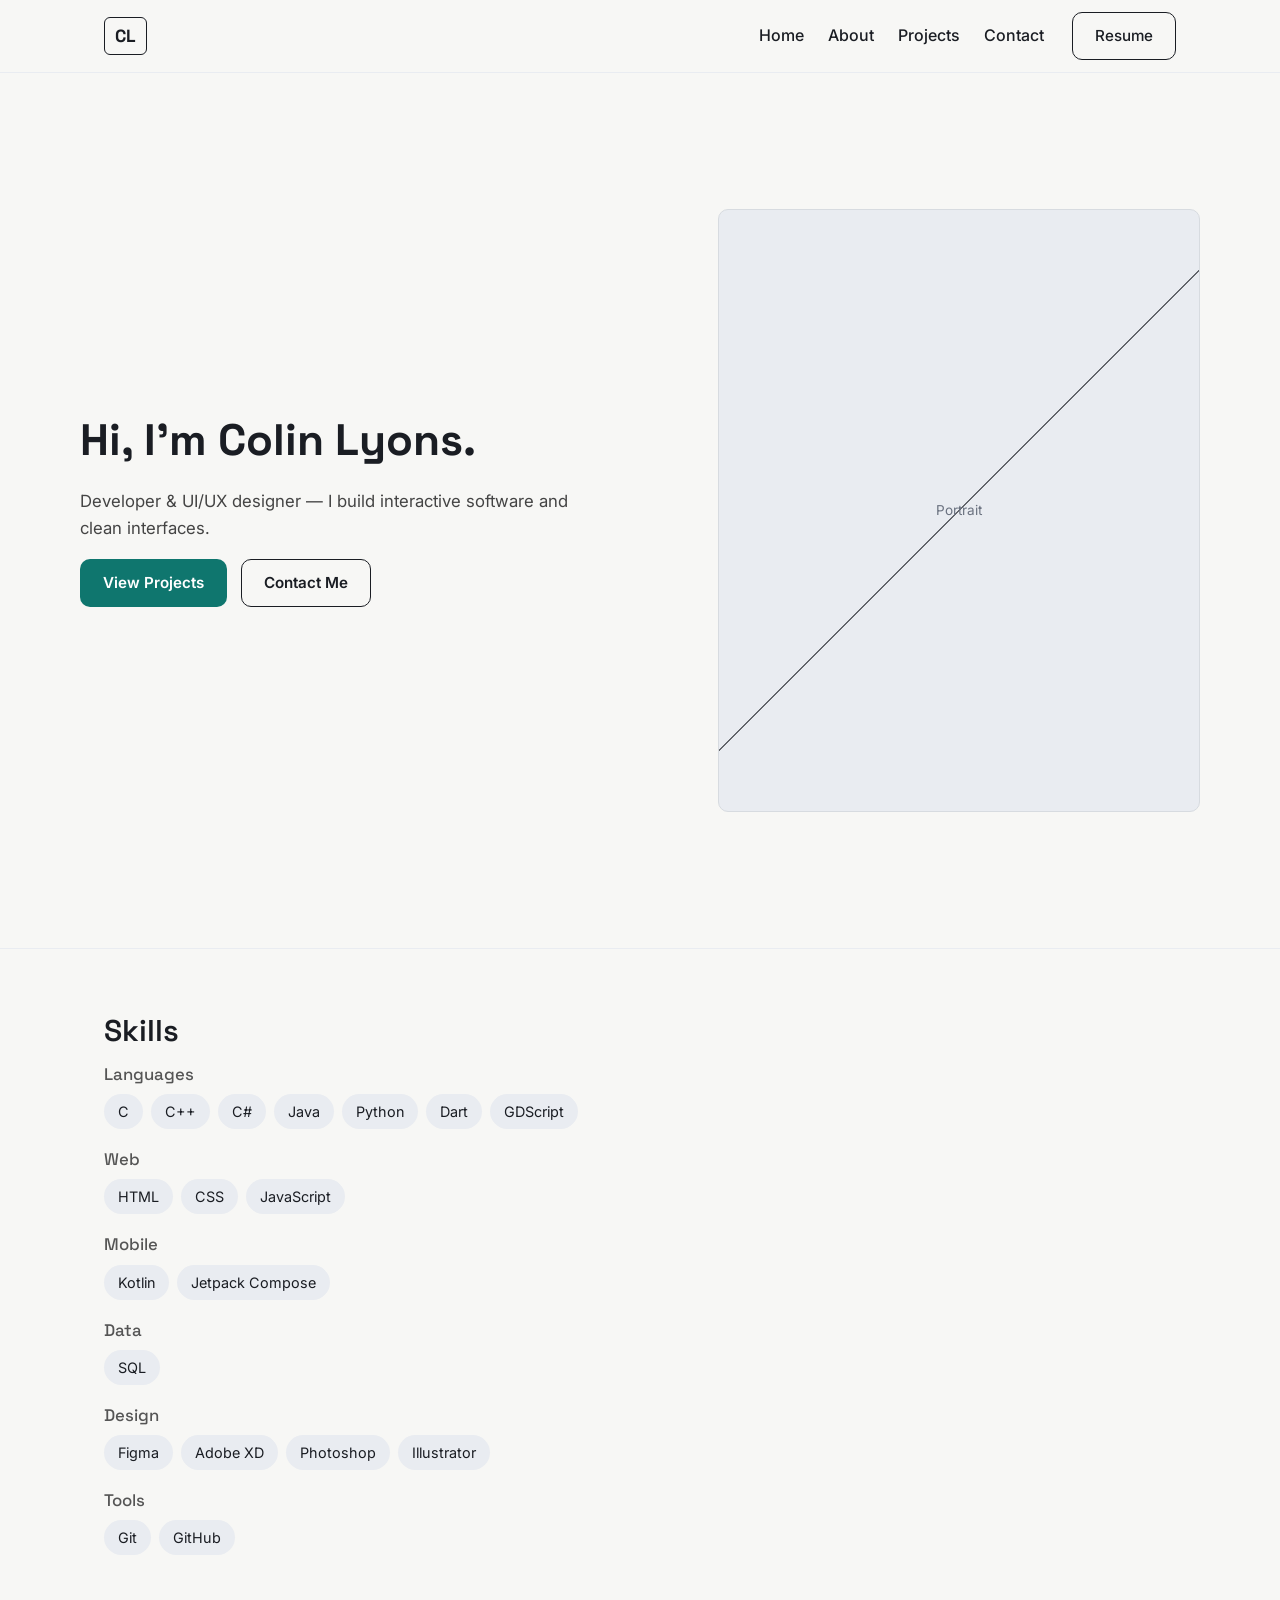
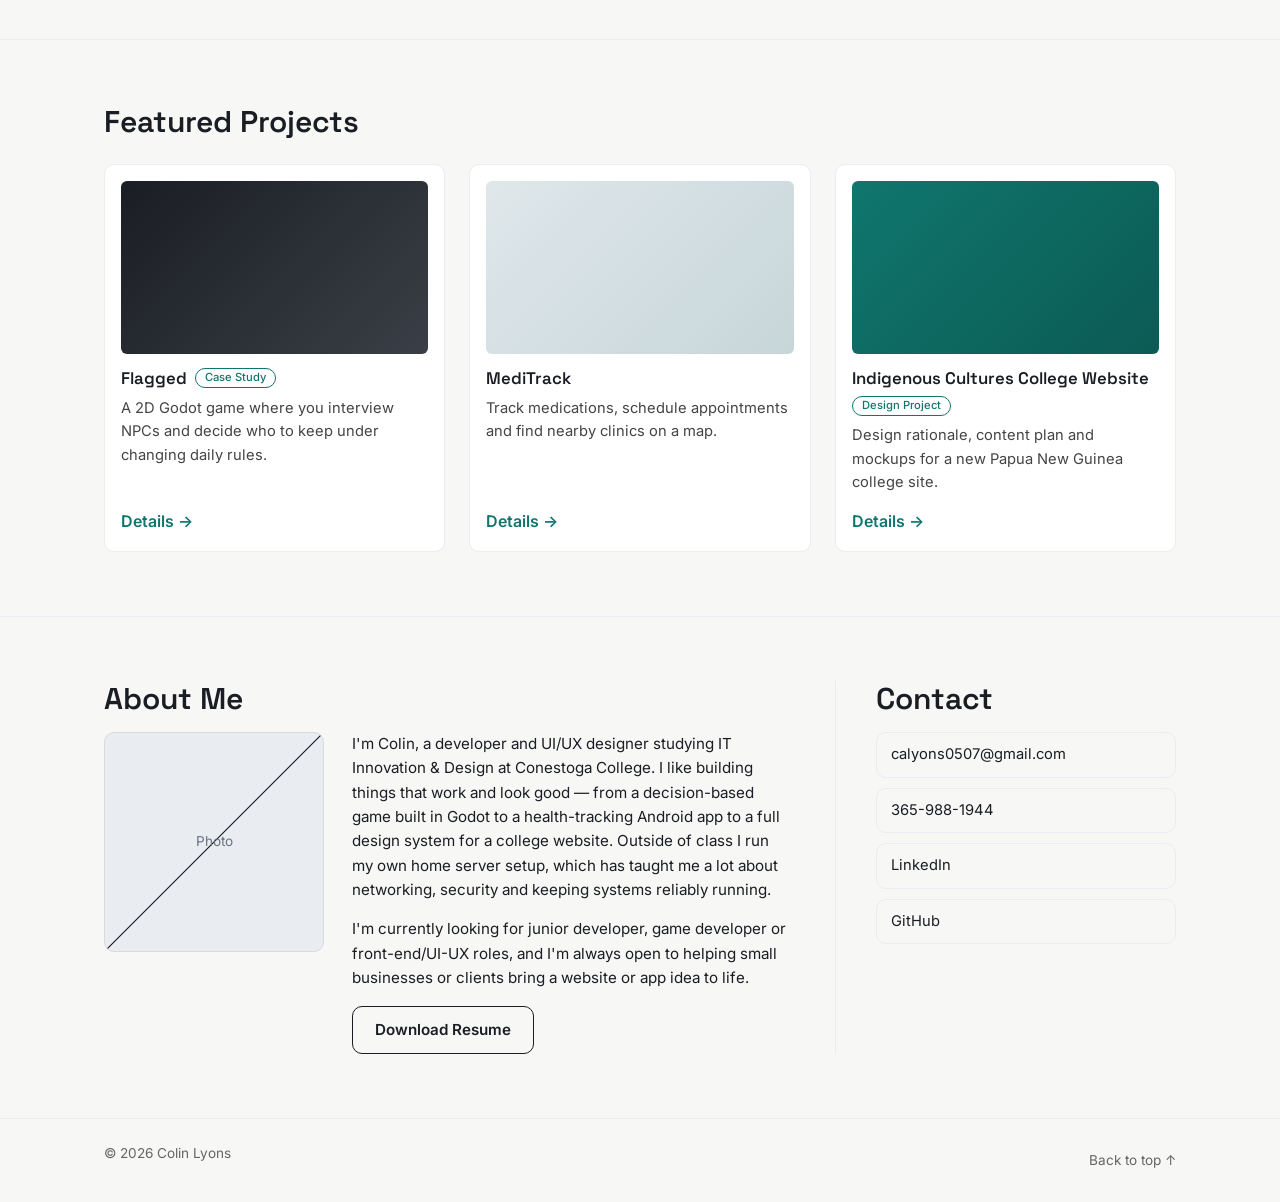
==== index.html @ d3efdbf5 "Add files via upload" ====
<!DOCTYPE html>
<html lang="en">
<head>
  <meta charset="UTF-8">
  <meta name="viewport" content="width=device-width, initial-scale=1.0">

  <!-- SEO -->
  <title>Colin Lyons | Developer &amp; UI/UX Designer</title>
  <meta name="description" content="Colin Lyons is a developer and UI/UX designer who builds interactive software and clean interfaces. Portfolio featuring Flagged, MediTrack and the Indigenous Cultures College Website.">
  <meta name="keywords" content="Colin Lyons, developer portfolio, UI/UX designer, front-end developer, game developer, Godot, Kotlin">
  <meta name="author" content="Colin Lyons">
  <link rel="canonical" href="https://qcarter22.github.io/">

  <!-- Open Graph / social preview -->
  <meta property="og:type" content="website">
  <meta property="og:title" content="Colin Lyons | Developer & UI/UX Designer">
  <meta property="og:description" content="Developer & UI/UX designer — I build interactive software and clean interfaces.">
  <meta property="og:url" content="https://qcarter22.github.io/">
  <meta property="og:image" content="assets/og-image.jpg">

  <link rel="icon" href="data:,">
  <link rel="preconnect" href="https://fonts.googleapis.com">
  <link rel="preconnect" href="https://fonts.gstatic.com" crossorigin>
  <link href="https://fonts.googleapis.com/css2?family=Space+Grotesk:wght@500;600;700&family=Inter:wght@400;500;600&display=swap" rel="stylesheet">

  <link rel="stylesheet" href="styles.css">
</head>
<body>

  <a class="skip-link" href="#main">Skip to content</a>

  <header class="site-header">
    <div class="wrap header-inner">
      <a href="#top" class="logo" aria-label="Colin Lyons, back to top">CL</a>

      <button class="nav-toggle" id="navToggle" aria-expanded="false" aria-controls="primaryNav" aria-label="Toggle navigation menu">
        <span></span><span></span><span></span>
      </button>

      <nav class="primary-nav" id="primaryNav">
        <ul>
          <li><a href="#top">Home</a></li>
          <li><a href="#about">About</a></li>
          <li><a href="#projects">Projects</a></li>
          <li><a href="#contact">Contact</a></li>
        </ul>
        <a class="btn btn-outline nav-resume" href="assets/Colin-Lyons-Resume.pdf" download>Resume</a>
      </nav>
    </div>
  </header>

  <main id="main">

    <!-- Hero -->
    <section class="hero" id="top">
      <div class="wrap hero-inner">
        <div class="hero-copy">
          <h1>Hi, I'm Colin Lyons.</h1>
          <p class="hero-sub">Developer &amp; UI/UX designer &mdash; I build interactive software and clean interfaces.</p>
          <div class="hero-actions">
            <a href="#projects" class="btn btn-primary">View Projects</a>
            <a href="#contact" class="btn btn-outline">Contact Me</a>
          </div>
        </div>
        <div class="hero-media">
          <!-- Replace this placeholder with an <img src="assets/portrait.jpg" alt="Colin Lyons"> -->
          <div class="photo-placeholder" role="img" aria-label="Portrait photo placeholder">
            <span>Portrait</span>
          </div>
        </div>
      </div>
    </section>

    <!-- Skills -->
    <section class="skills" id="skills" aria-labelledby="skills-heading">
      <div class="wrap">
        <h2 id="skills-heading">Skills</h2>

        <div class="skill-group">
          <h3>Languages</h3>
          <ul class="chip-list">
            <li class="chip">C</li>
            <li class="chip">C++</li>
            <li class="chip">C#</li>
            <li class="chip">Java</li>
            <li class="chip">Python</li>
            <li class="chip">Dart</li>
            <li class="chip">GDScript</li>
          </ul>
        </div>

        <div class="skill-group">
          <h3>Web</h3>
          <ul class="chip-list">
            <li class="chip">HTML</li>
            <li class="chip">CSS</li>
            <li class="chip">JavaScript</li>
          </ul>
        </div>

        <div class="skill-group">
          <h3>Mobile</h3>
          <ul class="chip-list">
            <li class="chip">Kotlin</li>
            <li class="chip">Jetpack Compose</li>
          </ul>
        </div>

        <div class="skill-group">
          <h3>Data</h3>
          <ul class="chip-list">
            <li class="chip">SQL</li>
          </ul>
        </div>

        <div class="skill-group">
          <h3>Design</h3>
          <ul class="chip-list">
            <li class="chip">Figma</li>
            <li class="chip">Adobe XD</li>
            <li class="chip">Photoshop</li>
            <li class="chip">Illustrator</li>
          </ul>
        </div>

        <div class="skill-group">
          <h3>Tools</h3>
          <ul class="chip-list">
            <li class="chip">Git</li>
            <li class="chip">GitHub</li>
          </ul>
        </div>
      </div>
    </section>

    <!-- Featured Projects -->
    <section class="projects" id="projects" aria-labelledby="projects-heading">
      <div class="wrap">
        <h2 id="projects-heading">Featured Projects</h2>

        <div class="project-grid">

          <article class="project-card">
            <div class="project-thumb project-thumb--flagged" aria-hidden="true"></div>
            <h3>Flagged <span class="tag">Case Study</span></h3>
            <p>A 2D Godot game where you interview NPCs and decide who to keep under changing daily rules.</p>
            <a class="details-link" href="flagged.html">Details &rarr;</a>
          </article>

          <article class="project-card">
            <div class="project-thumb project-thumb--meditrack" aria-hidden="true"></div>
            <h3>MediTrack</h3>
            <p>Track medications, schedule appointments and find nearby clinics on a map.</p>
            <a class="details-link" href="meditrack.html">Details &rarr;</a>
          </article>

          <article class="project-card">
            <div class="project-thumb project-thumb--icc" aria-hidden="true"></div>
            <h3>Indigenous Cultures College Website <span class="tag">Design Project</span></h3>
            <p>Design rationale, content plan and mockups for a new Papua New Guinea college site.</p>
            <a class="details-link" href="indigenous-cultures-college.html">Details &rarr;</a>
          </article>

        </div>
      </div>
    </section>

    <!-- About + Contact -->
    <section class="about-contact" id="about" aria-labelledby="about-heading">
      <div class="wrap about-contact-inner">

        <div class="about">
          <h2 id="about-heading">About Me</h2>
          <div class="about-body">
            <!-- Replace this placeholder with an <img src="assets/about-photo.jpg" alt="Colin Lyons at his desk"> -->
            <div class="photo-placeholder photo-placeholder--square" role="img" aria-label="About photo placeholder">
              <span>Photo</span>
            </div>
            <div class="about-text">
              <p>I'm Colin, a developer and UI/UX designer studying IT Innovation &amp; Design at Conestoga College. I like building things that work and look good &mdash; from a decision-based game built in Godot to a health-tracking Android app to a full design system for a college website. Outside of class I run my own home server setup, which has taught me a lot about networking, security and keeping systems reliably running.</p>
              <p>I'm currently looking for junior developer, game developer or front-end/UI-UX roles, and I'm always open to helping small businesses or clients bring a website or app idea to life.</p>
              <a class="btn btn-outline" href="assets/Colin-Lyons-Resume.pdf" download>Download Resume</a>
            </div>
          </div>
        </div>

        <div class="contact" id="contact" aria-labelledby="contact-heading">
          <h2 id="contact-heading">Contact</h2>
          <ul class="contact-list">
            <li><a href="mailto:calyons0507@gmail.com">calyons0507@gmail.com</a></li>
            <li><a href="tel:+13659881944">365-988-1944</a></li>
            <li><a href="https://www.linkedin.com/" target="_blank" rel="noopener">LinkedIn</a></li>
            <li><a href="https://github.com/qcarter22" target="_blank" rel="noopener">GitHub</a></li>
          </ul>
        </div>

      </div>
    </section>

  </main>

  <footer class="site-footer">
    <div class="wrap footer-inner">
      <p>&copy; <span id="year"></span> Colin Lyons</p>
      <a href="#top">Back to top &uarr;</a>
    </div>
  </footer>

  <script src="script.js"></script>
</body>
</html>
---- styles.css ----
/* =========================================
   Design tokens (from Project Plan / Colour Scheme)
   ========================================= */
:root {
  --bg: #F7F7F5;
  --surface: #E9ECF1;
  --text: #1A1D23;
  --primary: #0F766E;
  --primary-dark: #0B5B54;
  --accent: #8C121B;

  --font-heading: 'Space Grotesk', system-ui, sans-serif;
  --font-body: 'Inter', system-ui, sans-serif;

  --max-width: 1120px;
  --radius: 10px;
  --transition: 150ms ease;
}

/* =========================================
   Reset / base
   ========================================= */
*, *::before, *::after { box-sizing: border-box; }

html { scroll-behavior: smooth; }

body {
  margin: 0;
  background: var(--bg);
  color: var(--text);
  font-family: var(--font-body);
  font-size: 16px;
  line-height: 1.6;
  -webkit-font-smoothing: antialiased;
}

img { max-width: 100%; display: block; }

h1, h2, h3 {
  font-family: var(--font-heading);
  font-weight: 600;
  line-height: 1.2;
  margin: 0 0 0.5em;
}

h1 { font-size: clamp(2rem, 4vw, 2.75rem); font-weight: 700; }
h2 { font-size: clamp(1.5rem, 3vw, 1.875rem); }
h3 { font-size: 1.05rem; }

p { margin: 0 0 1em; max-width: 65ch; }

a { color: var(--primary); text-decoration: none; }
a:hover { text-decoration: underline; }

ul { list-style: none; margin: 0; padding: 0; }

.wrap {
  max-width: var(--max-width);
  margin: 0 auto;
  padding: 0 24px;
}

section { padding: 64px 0; border-top: 1px solid var(--surface); }
.hero { border-top: none; }

/* Visible keyboard focus */
a:focus-visible,
button:focus-visible {
  outline: 2px solid var(--primary);
  outline-offset: 2px;
}

.skip-link {
  position: absolute;
  left: -999px;
  top: 0;
  background: var(--primary);
  color: #fff;
  padding: 10px 16px;
  z-index: 100;
}
.skip-link:focus { left: 12px; top: 12px; }

@media (prefers-reduced-motion: reduce) {
  html { scroll-behavior: auto; }
  * { transition: none !important; }
}

/* =========================================
   Buttons
   ========================================= */
.btn {
  display: inline-block;
  font-family: var(--font-body);
  font-weight: 600;
  font-size: 0.95rem;
  padding: 11px 22px;
  border-radius: var(--radius);
  border: 1.5px solid transparent;
  transition: background var(--transition), color var(--transition), border-color var(--transition);
}
.btn:hover { text-decoration: none; }

.btn-primary {
  background: var(--primary);
  color: #fff;
}
.btn-primary:hover { background: var(--primary-dark); }

.btn-outline {
  background: transparent;
  border-color: var(--text);
  color: var(--text);
}
.btn-outline:hover { border-color: var(--primary); color: var(--primary); }

/* =========================================
   Header / Nav
   ========================================= */
.site-header {
  position: sticky;
  top: 0;
  z-index: 50;
  background: var(--bg);
  border-bottom: 1px solid var(--surface);
}

.header-inner {
  display: flex;
  align-items: center;
  justify-content: space-between;
  height: 72px;
}

.logo {
  font-family: var(--font-heading);
  font-weight: 700;
  font-size: 1.1rem;
  border: 1.5px solid var(--text);
  border-radius: 6px;
  padding: 4px 10px;
  color: var(--text);
}
.logo:hover { text-decoration: none; border-color: var(--primary); color: var(--primary); }

.primary-nav {
  display: flex;
  align-items: center;
  gap: 28px;
}

.primary-nav ul {
  display: flex;
  gap: 24px;
}

.primary-nav a { color: var(--text); font-weight: 500; }
.primary-nav a:hover { color: var(--primary); text-decoration: none; }

.nav-toggle {
  display: none;
  background: none;
  border: none;
  cursor: pointer;
  width: 40px;
  height: 40px;
  padding: 8px;
}
.nav-toggle span {
  display: block;
  width: 100%;
  height: 2px;
  background: var(--text);
  margin: 5px 0;
  transition: transform var(--transition), opacity var(--transition);
}

/* =========================================
   Hero
   ========================================= */
.hero-inner {
  display: grid;
  grid-template-columns: 1.1fr 0.9fr;
  gap: 48px;
  align-items: center;
  padding: 72px 0;
}

.hero-sub {
  color: #444;
  font-size: 1.05rem;
  max-width: 46ch;
}

.hero-actions {
  display: flex;
  gap: 14px;
  margin-top: 8px;
  flex-wrap: wrap;
}

.photo-placeholder {
  aspect-ratio: 4 / 5;
  width: 100%;
  border-radius: var(--radius);
  background:
    linear-gradient(135deg, transparent calc(50% - 1px), var(--text) 50%, transparent calc(50% + 1px)),
    var(--surface);
  border: 1px solid #d7dbe0;
  display: flex;
  align-items: center;
  justify-content: center;
  color: #6b7280;
  font-size: 0.85rem;
}

.photo-placeholder--square { aspect-ratio: 1 / 1; }

/* =========================================
   Skills
   ========================================= */
.skill-group { margin-bottom: 20px; }
.skill-group h3 { color: #555; font-weight: 500; margin-bottom: 10px; }

.chip-list {
  display: flex;
  flex-wrap: wrap;
  gap: 8px;
}

.chip {
  background: var(--surface);
  border-radius: 999px;
  padding: 6px 14px;
  font-size: 0.9rem;
}

/* =========================================
   Projects
   ========================================= */
.project-grid {
  display: grid;
  grid-template-columns: repeat(auto-fit, minmax(260px, 1fr));
  gap: 24px;
  margin-top: 24px;
}

.project-card {
  background: #fff;
  border: 1px solid var(--surface);
  border-radius: var(--radius);
  padding: 16px;
  display: flex;
  flex-direction: column;
}

.project-thumb {
  aspect-ratio: 16 / 9;
  border-radius: 6px;
  margin-bottom: 14px;
  background-size: cover;
  background-position: center;
}

.project-thumb--flagged { background: linear-gradient(135deg, #1a1d23, #3a3f47); }
.project-thumb--meditrack { background: linear-gradient(135deg, #dfe7ea, #c7d6da); }
.project-thumb--icc { background: linear-gradient(135deg, #0f766e, #0b5b54); }

.project-card h3 {
  display: flex;
  align-items: center;
  gap: 8px;
  flex-wrap: wrap;
}

.tag {
  font-family: var(--font-body);
  font-weight: 500;
  font-size: 0.7rem;
  color: var(--primary);
  border: 1px solid var(--primary);
  border-radius: 999px;
  padding: 2px 9px;
}

.project-card p { font-size: 0.92rem; color: #444; flex-grow: 1; }

.details-link { font-weight: 600; }

/* =========================================
   About + Contact
   ========================================= */
.about-contact-inner {
  display: grid;
  grid-template-columns: 2fr 1fr;
  gap: 48px;
}

.about-body {
  display: grid;
  grid-template-columns: 220px 1fr;
  gap: 28px;
  align-items: start;
}

.about-text p { font-size: 0.95rem; }

.contact { border-left: 1px solid var(--surface); padding-left: 40px; }

.contact-list { display: flex; flex-direction: column; gap: 10px; }

.contact-list a {
  display: block;
  border: 1px solid var(--surface);
  border-radius: var(--radius);
  padding: 10px 14px;
  color: var(--text);
  font-size: 0.92rem;
}
.contact-list a:hover {
  border-color: var(--accent);
  color: var(--accent);
  text-decoration: none;
}

/* =========================================
   Footer
   ========================================= */
.site-footer { border-top: 1px solid var(--surface); }
.footer-inner {
  padding: 24px;
  display: flex;
  justify-content: space-between;
  align-items: center;
  font-size: 0.85rem;
  color: #666;
}
.footer-inner a { color: #666; }

/* =========================================
   Responsive
   ========================================= */
@media (max-width: 860px) {
  .hero-inner { grid-template-columns: 1fr; padding: 40px 0; }
  .hero-media { order: -1; max-width: 260px; }

  .about-contact-inner { grid-template-columns: 1fr; }
  .contact { border-left: none; padding-left: 0; border-top: 1px solid var(--surface); padding-top: 32px; }

  .about-body { grid-template-columns: 140px 1fr; }
}

@media (max-width: 640px) {
  .nav-toggle { display: block; }

  .primary-nav {
    position: absolute;
    top: 72px;
    left: 0;
    right: 0;
    background: var(--bg);
    border-bottom: 1px solid var(--surface);
    flex-direction: column;
    align-items: flex-start;
    padding: 20px 24px 28px;
    gap: 18px;
    display: none;
  }
  .primary-nav.is-open { display: flex; }
  .primary-nav ul { flex-direction: column; gap: 16px; }
  .nav-resume { align-self: flex-start; }

  .about-body { grid-template-columns: 1fr; }
  .photo-placeholder--square { max-width: 220px; }

  section { padding: 44px 0; }
}
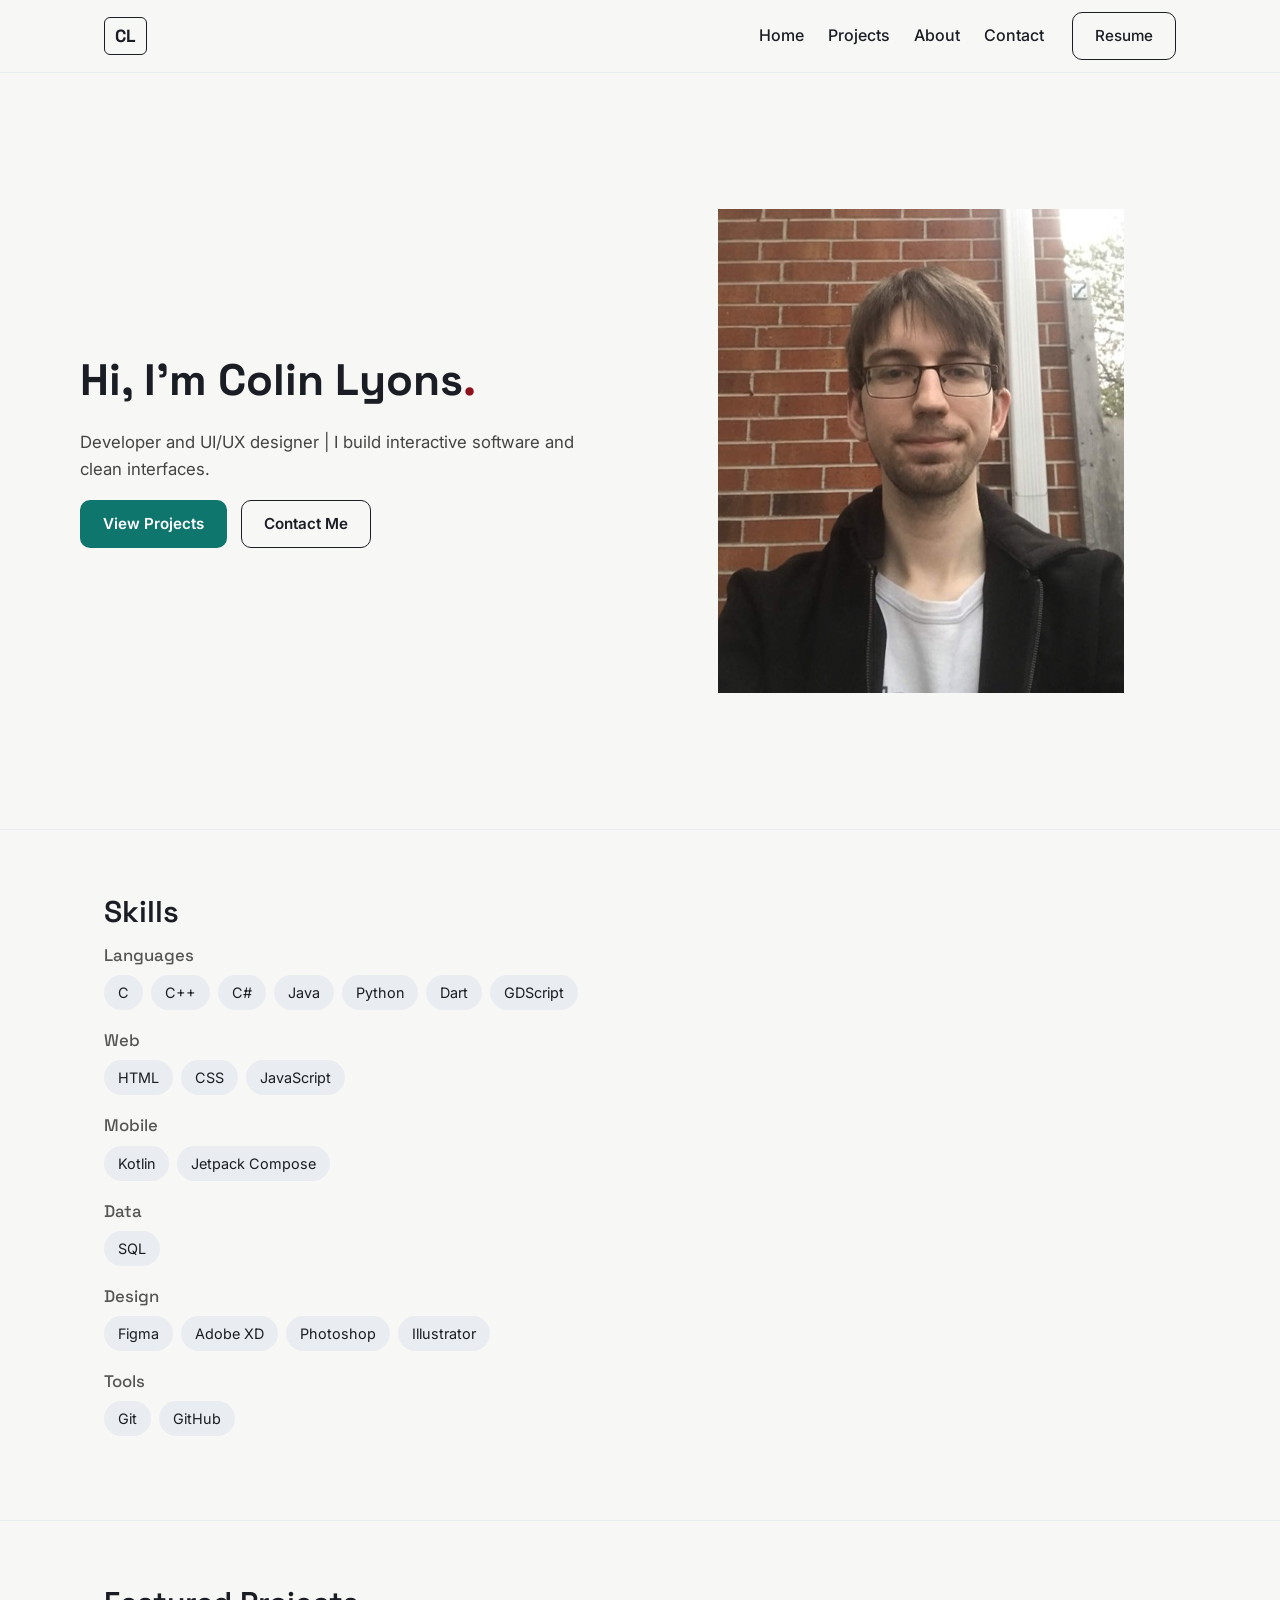
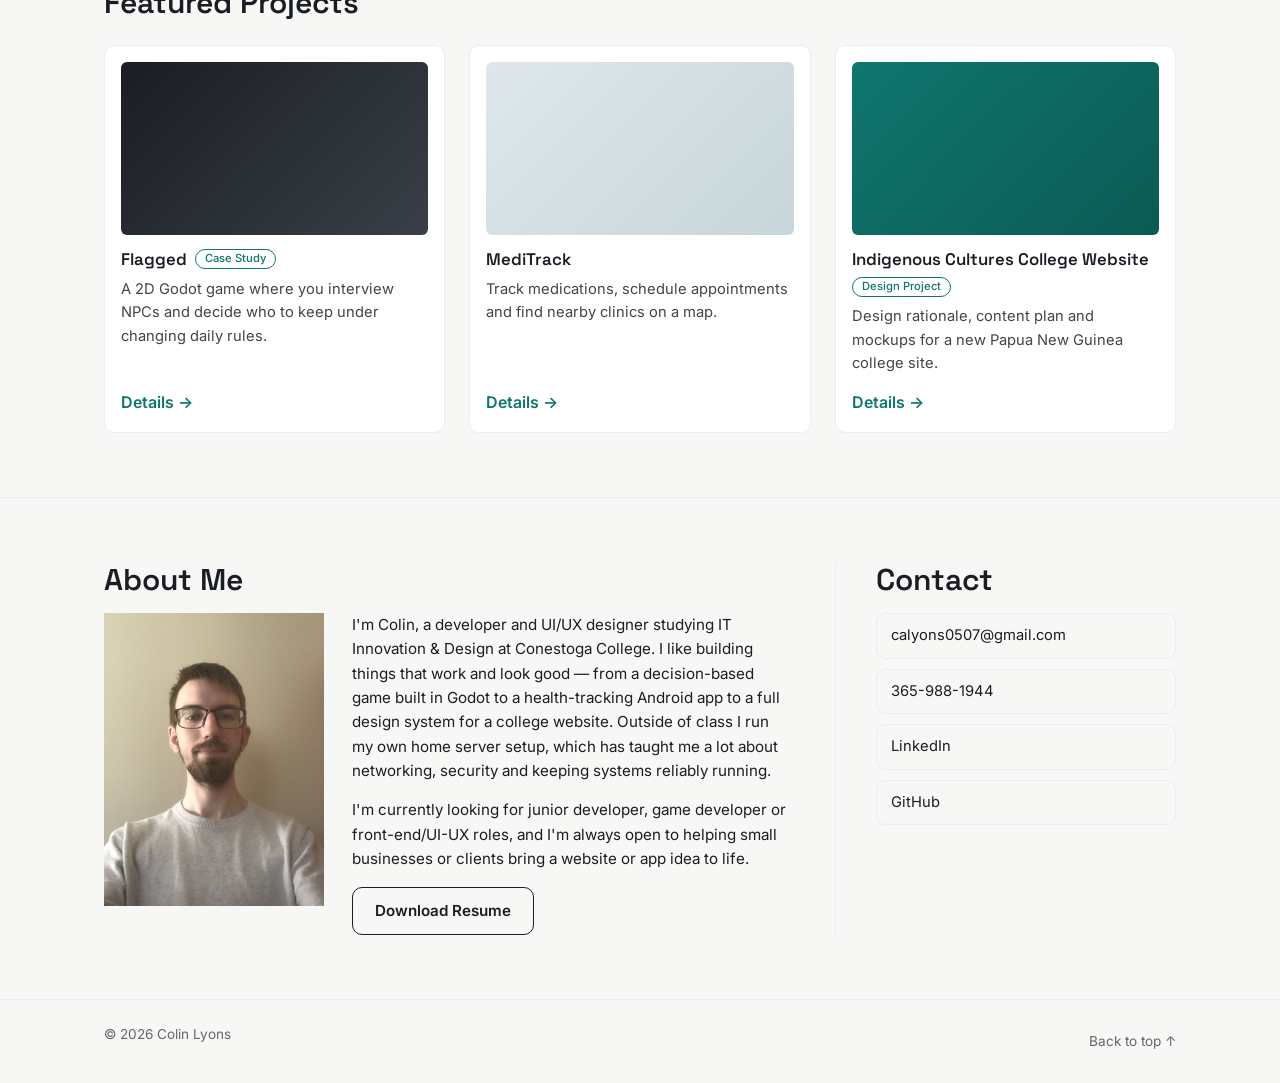
==== commit 098dcac9: "Add files via upload" ====
--- a/index.html
+++ b/index.html
@@ -40,8 +40,8 @@
       <nav class="primary-nav" id="primaryNav">
         <ul>
           <li><a href="#top">Home</a></li>
+          <li><a href="#projects">Projects</a></li>
           <li><a href="#about">About</a></li>
-          <li><a href="#projects">Projects</a></li>
           <li><a href="#contact">Contact</a></li>
         </ul>
         <a class="btn btn-outline nav-resume" href="assets/Colin-Lyons-Resume.pdf" download>Resume</a>
@@ -55,8 +55,8 @@
     <section class="hero" id="top">
       <div class="wrap hero-inner">
         <div class="hero-copy">
-          <h1>Hi, I'm Colin Lyons.</h1>
-          <p class="hero-sub">Developer &amp; UI/UX designer &mdash; I build interactive software and clean interfaces.</p>
+          <h1>Hi, I'm Colin Lyons<span style="color: #8C121B ;">.</span></h1>
+          <p class="hero-sub">Developer and UI/UX designer | I build interactive software and clean interfaces.</p>
           <div class="hero-actions">
             <a href="#projects" class="btn btn-primary">View Projects</a>
             <a href="#contact" class="btn btn-outline">Contact Me</a>
@@ -64,8 +64,8 @@
         </div>
         <div class="hero-media">
           <!-- Replace this placeholder with an <img src="assets/portrait.jpg" alt="Colin Lyons"> -->
-          <div class="photo-placeholder" role="img" aria-label="Portrait photo placeholder">
-            <span>Portrait</span>
+          <div>
+            <img src="assets/portrait.jpg" alt="Colin Lyons">
           </div>
         </div>
       </div>
@@ -172,9 +172,8 @@
         <div class="about">
           <h2 id="about-heading">About Me</h2>
           <div class="about-body">
-            <!-- Replace this placeholder with an <img src="assets/about-photo.jpg" alt="Colin Lyons at his desk"> -->
-            <div class="photo-placeholder photo-placeholder--square" role="img" aria-label="About photo placeholder">
-              <span>Photo</span>
+            <div>
+              <img src="assets/about-photo.jpg"\>
             </div>
             <div class="about-text">
               <p>I'm Colin, a developer and UI/UX designer studying IT Innovation &amp; Design at Conestoga College. I like building things that work and look good &mdash; from a decision-based game built in Godot to a health-tracking Android app to a full design system for a college website. Outside of class I run my own home server setup, which has taught me a lot about networking, security and keeping systems reliably running.</p>
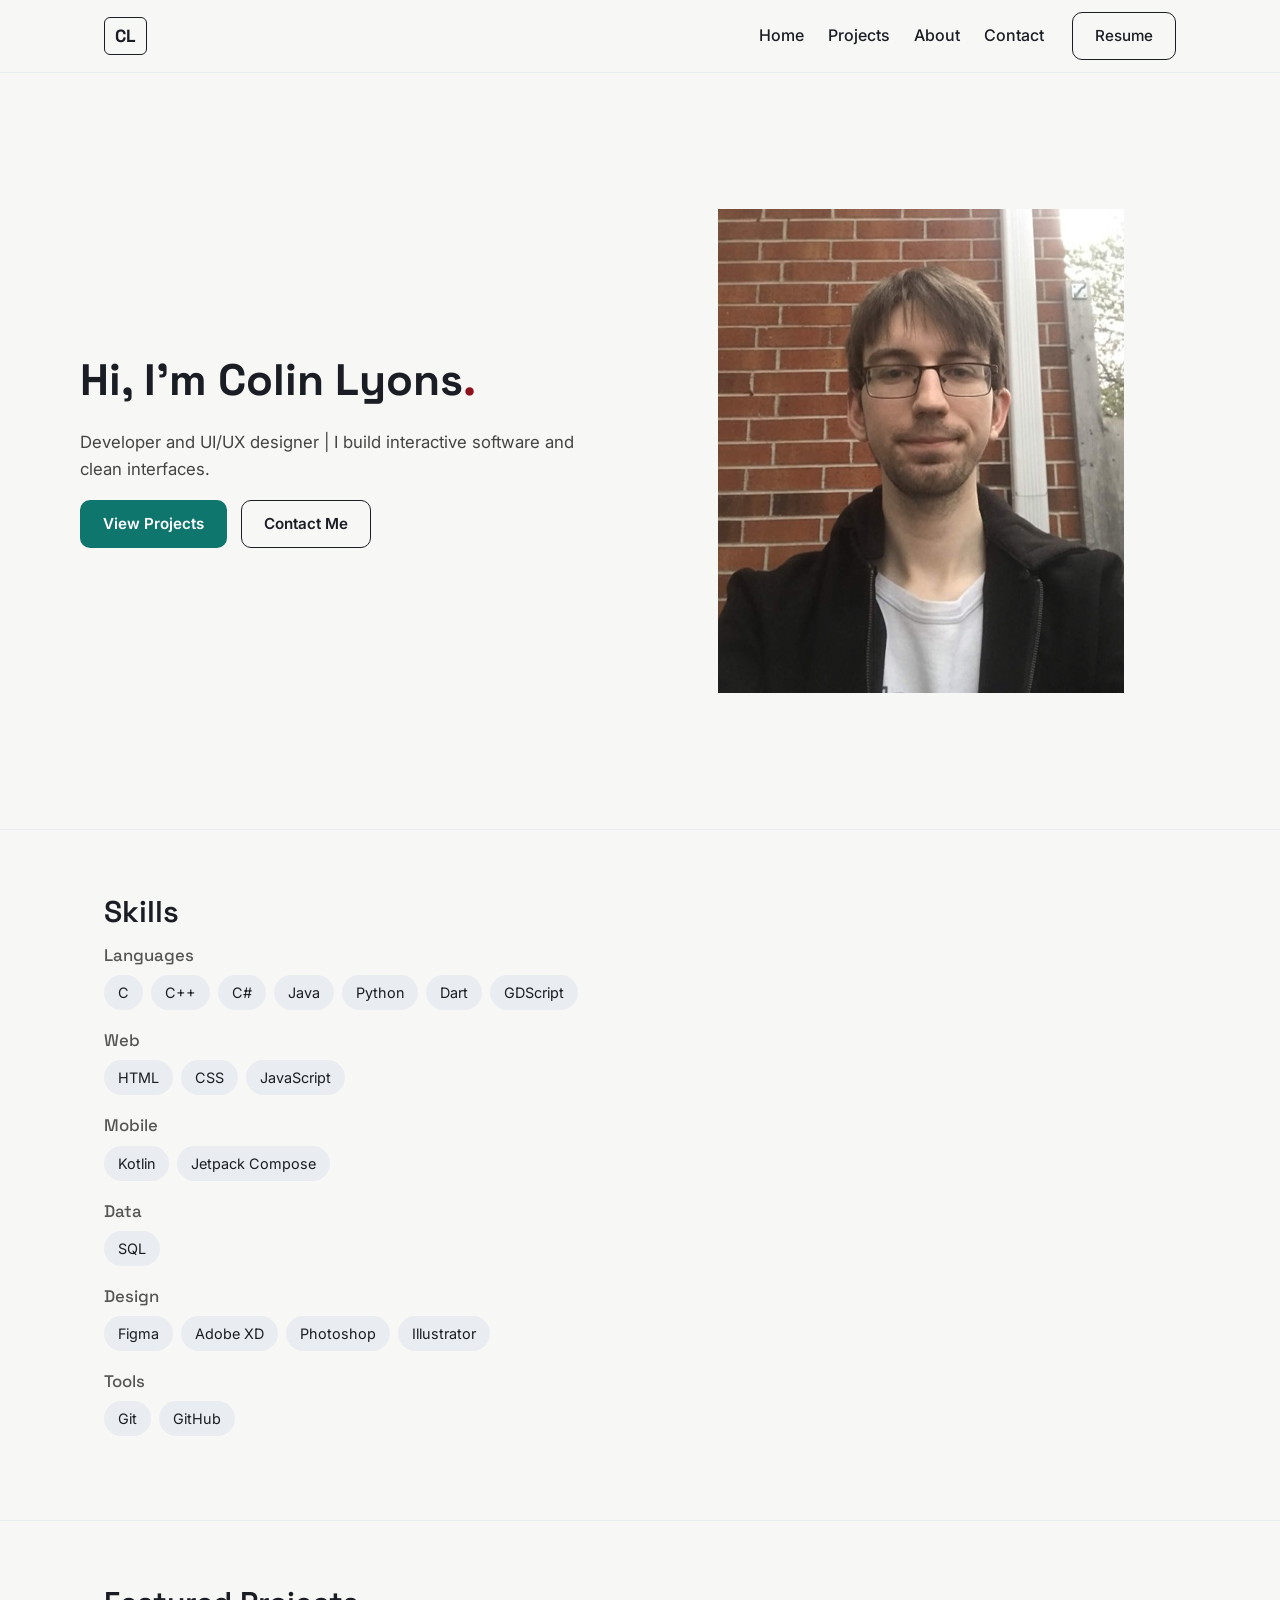
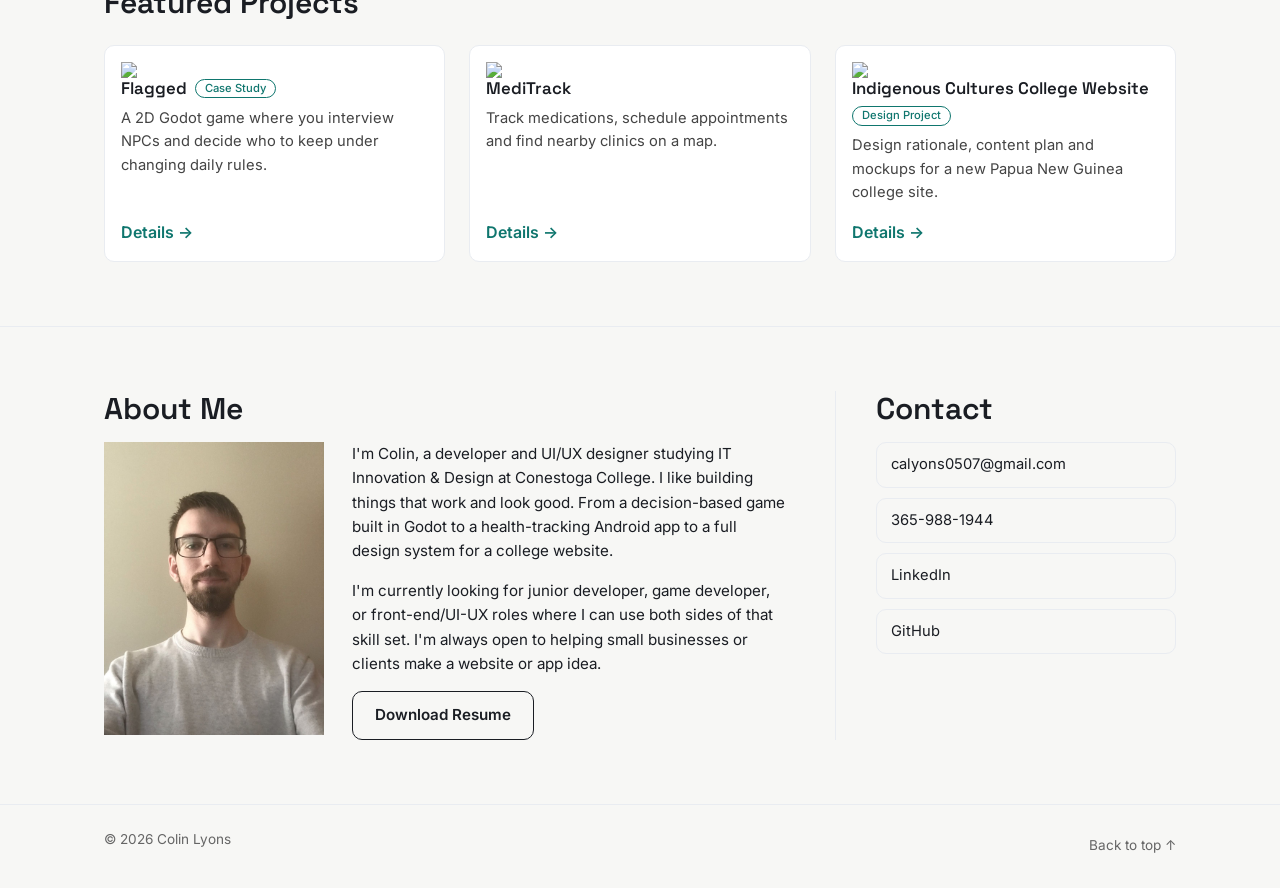
==== commit f4f813df: "Add files via upload" ====
--- a/index.html
+++ b/index.html
@@ -141,21 +141,21 @@
         <div class="project-grid">
 
           <article class="project-card">
-            <div class="project-thumb project-thumb--flagged" aria-hidden="true"></div>
+            <div> <img src="assets/Flagged.jpg"> </div>
             <h3>Flagged <span class="tag">Case Study</span></h3>
             <p>A 2D Godot game where you interview NPCs and decide who to keep under changing daily rules.</p>
             <a class="details-link" href="flagged.html">Details &rarr;</a>
           </article>
 
           <article class="project-card">
-            <div class="project-thumb project-thumb--meditrack" aria-hidden="true"></div>
+            <div> <img src="assets/MeditrackMap.jpg"> </div>
             <h3>MediTrack</h3>
             <p>Track medications, schedule appointments and find nearby clinics on a map.</p>
             <a class="details-link" href="meditrack.html">Details &rarr;</a>
           </article>
 
           <article class="project-card">
-            <div class="project-thumb project-thumb--icc" aria-hidden="true"></div>
+            <div> <img src="assets/PNGCLogo.jpg"> </div>
             <h3>Indigenous Cultures College Website <span class="tag">Design Project</span></h3>
             <p>Design rationale, content plan and mockups for a new Papua New Guinea college site.</p>
             <a class="details-link" href="indigenous-cultures-college.html">Details &rarr;</a>
@@ -173,11 +173,11 @@
           <h2 id="about-heading">About Me</h2>
           <div class="about-body">
             <div>
-              <img src="assets/about-photo.jpg"\>
+              <img src="assets/about-photo.jpg">
             </div>
             <div class="about-text">
-              <p>I'm Colin, a developer and UI/UX designer studying IT Innovation &amp; Design at Conestoga College. I like building things that work and look good &mdash; from a decision-based game built in Godot to a health-tracking Android app to a full design system for a college website. Outside of class I run my own home server setup, which has taught me a lot about networking, security and keeping systems reliably running.</p>
-              <p>I'm currently looking for junior developer, game developer or front-end/UI-UX roles, and I'm always open to helping small businesses or clients bring a website or app idea to life.</p>
+              <p>I'm Colin, a developer and UI/UX designer studying IT Innovation & Design at Conestoga College. I like building things that work and look good. From a decision-based game built in Godot to a health-tracking Android app to a full design system for a college website.</p>
+              <p>I'm currently looking for junior developer, game developer, or front-end/UI-UX roles where I can use both sides of that skill set. I'm always open to helping small businesses or clients make a website or app idea.</p>
               <a class="btn btn-outline" href="assets/Colin-Lyons-Resume.pdf" download>Download Resume</a>
             </div>
           </div>
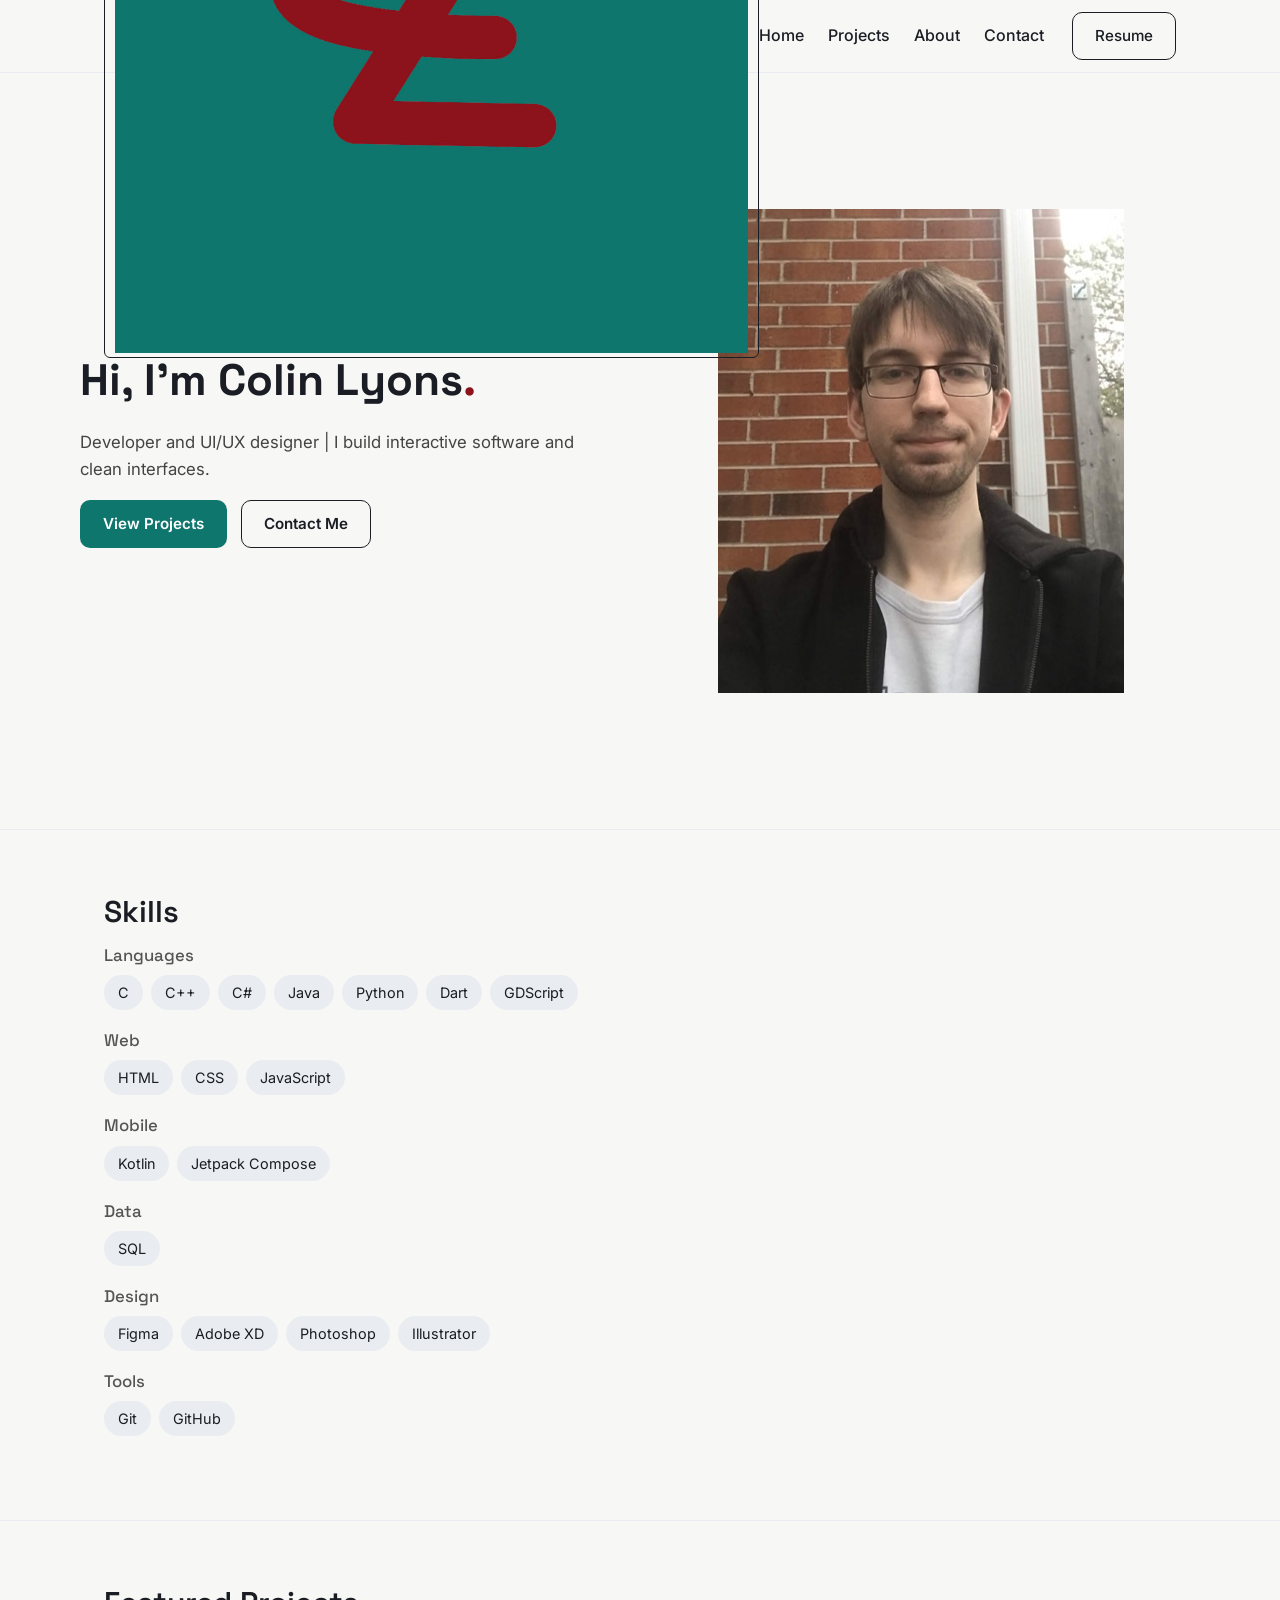
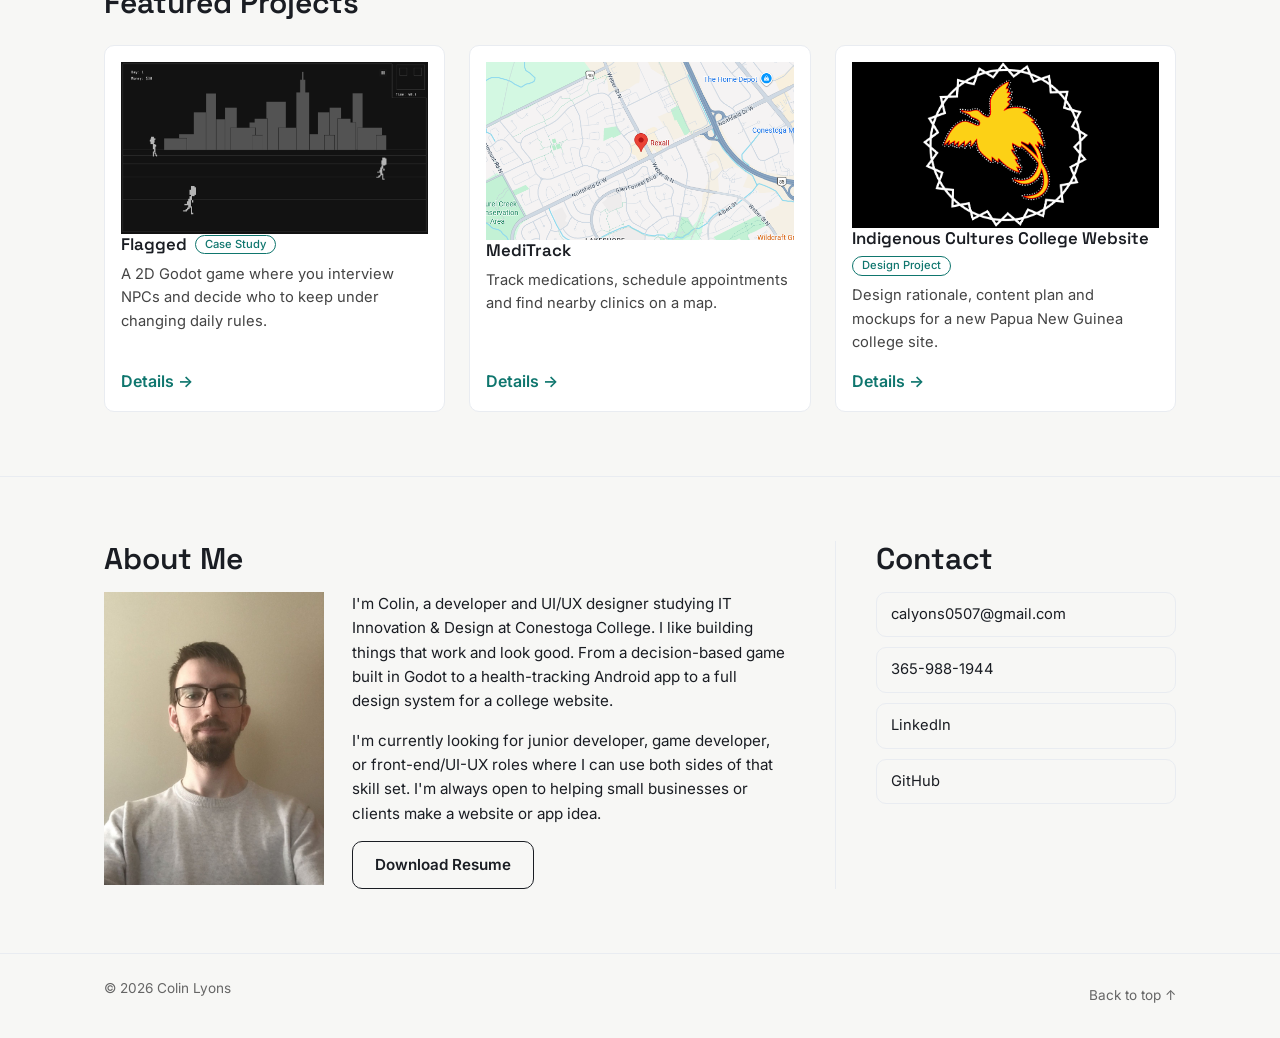
==== commit 4aecbbae: "Add files via upload" ====
--- a/index.html
+++ b/index.html
@@ -31,7 +31,7 @@
 
   <header class="site-header">
     <div class="wrap header-inner">
-      <a href="#top" class="logo" aria-label="Colin Lyons, back to top">CL</a>
+      <a href="#top" class="logo" aria-label="Colin Lyons, back to top"><img src="assets/CLLogo.png"></a>
 
       <button class="nav-toggle" id="navToggle" aria-expanded="false" aria-controls="primaryNav" aria-label="Toggle navigation menu">
         <span></span><span></span><span></span>
@@ -141,21 +141,21 @@
         <div class="project-grid">
 
           <article class="project-card">
-            <div> <img src="assets/Flagged.jpg"> </div>
+            <div> <img src="assets/Flagged.png"> </div>
             <h3>Flagged <span class="tag">Case Study</span></h3>
             <p>A 2D Godot game where you interview NPCs and decide who to keep under changing daily rules.</p>
             <a class="details-link" href="flagged.html">Details &rarr;</a>
           </article>
 
           <article class="project-card">
-            <div> <img src="assets/MeditrackMap.jpg"> </div>
+            <div> <img src="assets/MeditrackMap.png"> </div>
             <h3>MediTrack</h3>
             <p>Track medications, schedule appointments and find nearby clinics on a map.</p>
             <a class="details-link" href="meditrack.html">Details &rarr;</a>
           </article>
 
           <article class="project-card">
-            <div> <img src="assets/PNGCLogo.jpg"> </div>
+            <div> <img src="assets/PNGCLogo.png"> </div>
             <h3>Indigenous Cultures College Website <span class="tag">Design Project</span></h3>
             <p>Design rationale, content plan and mockups for a new Papua New Guinea college site.</p>
             <a class="details-link" href="indigenous-cultures-college.html">Details &rarr;</a>
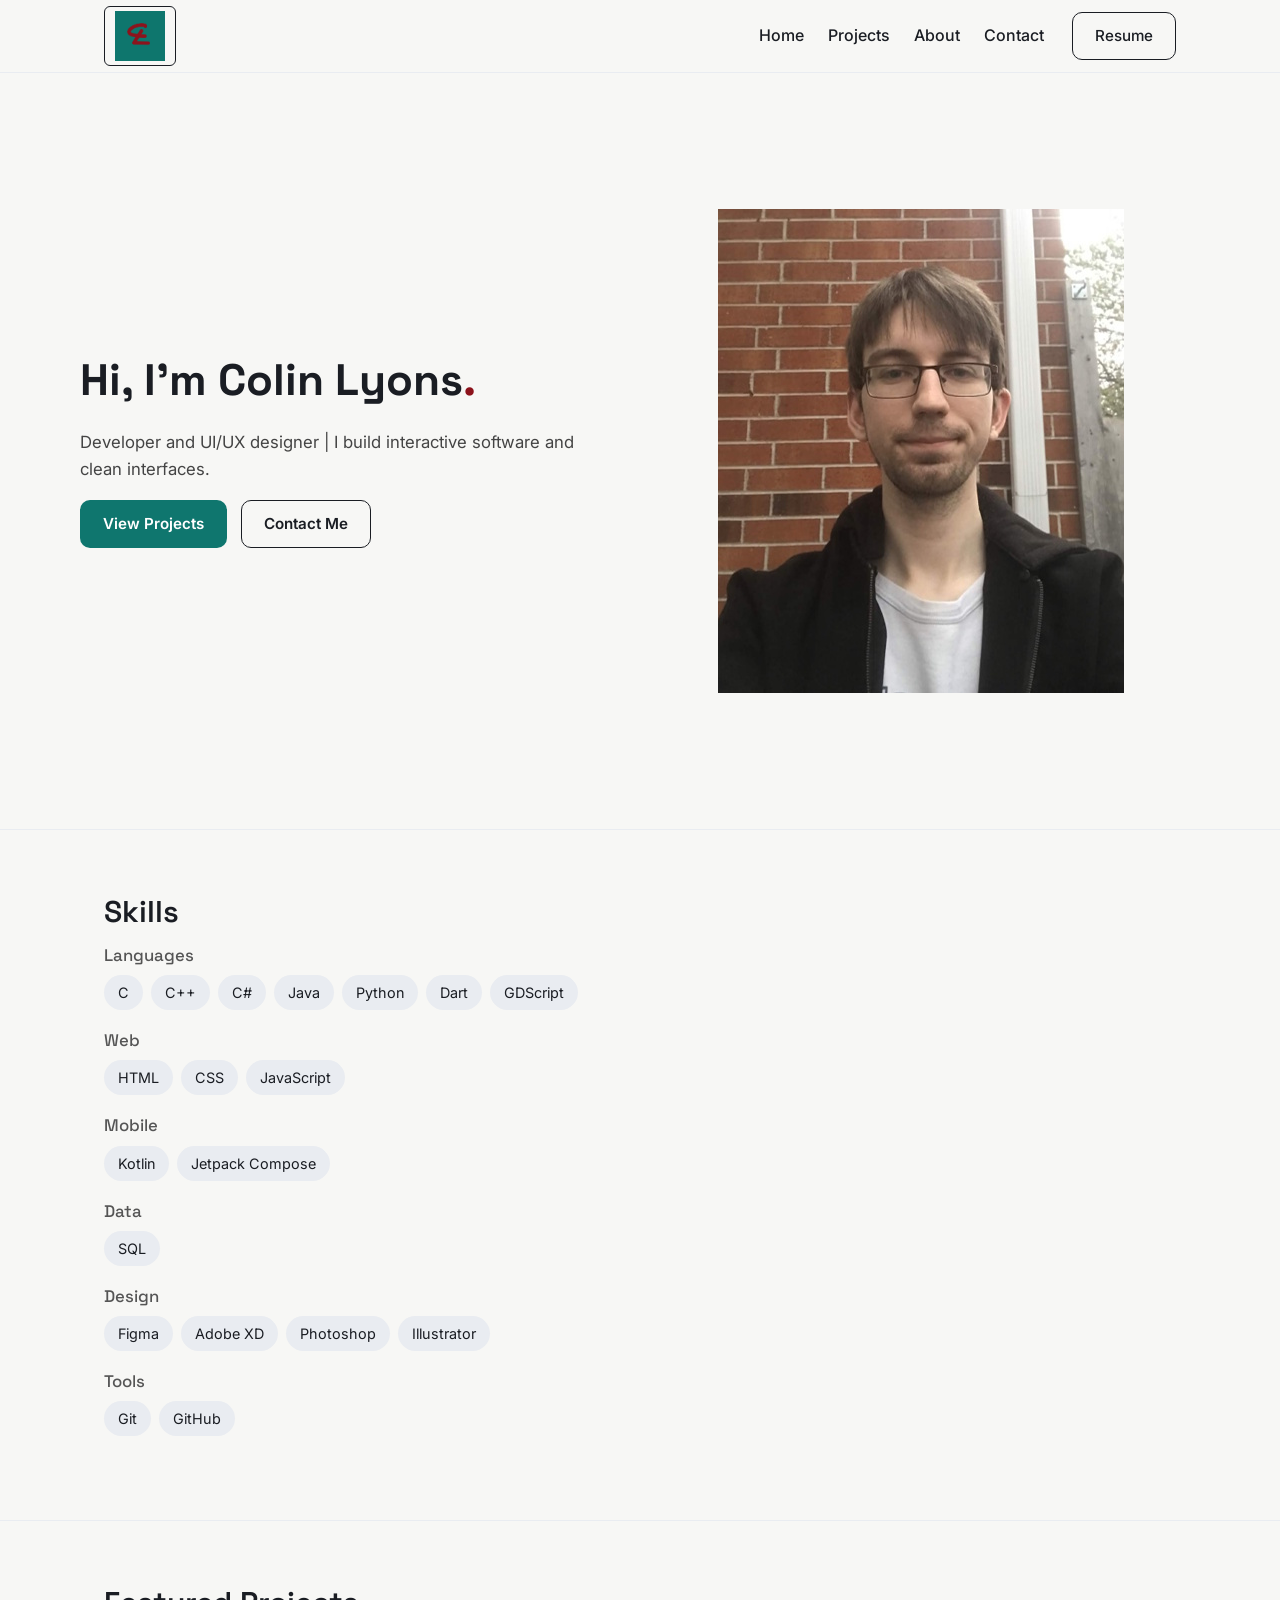
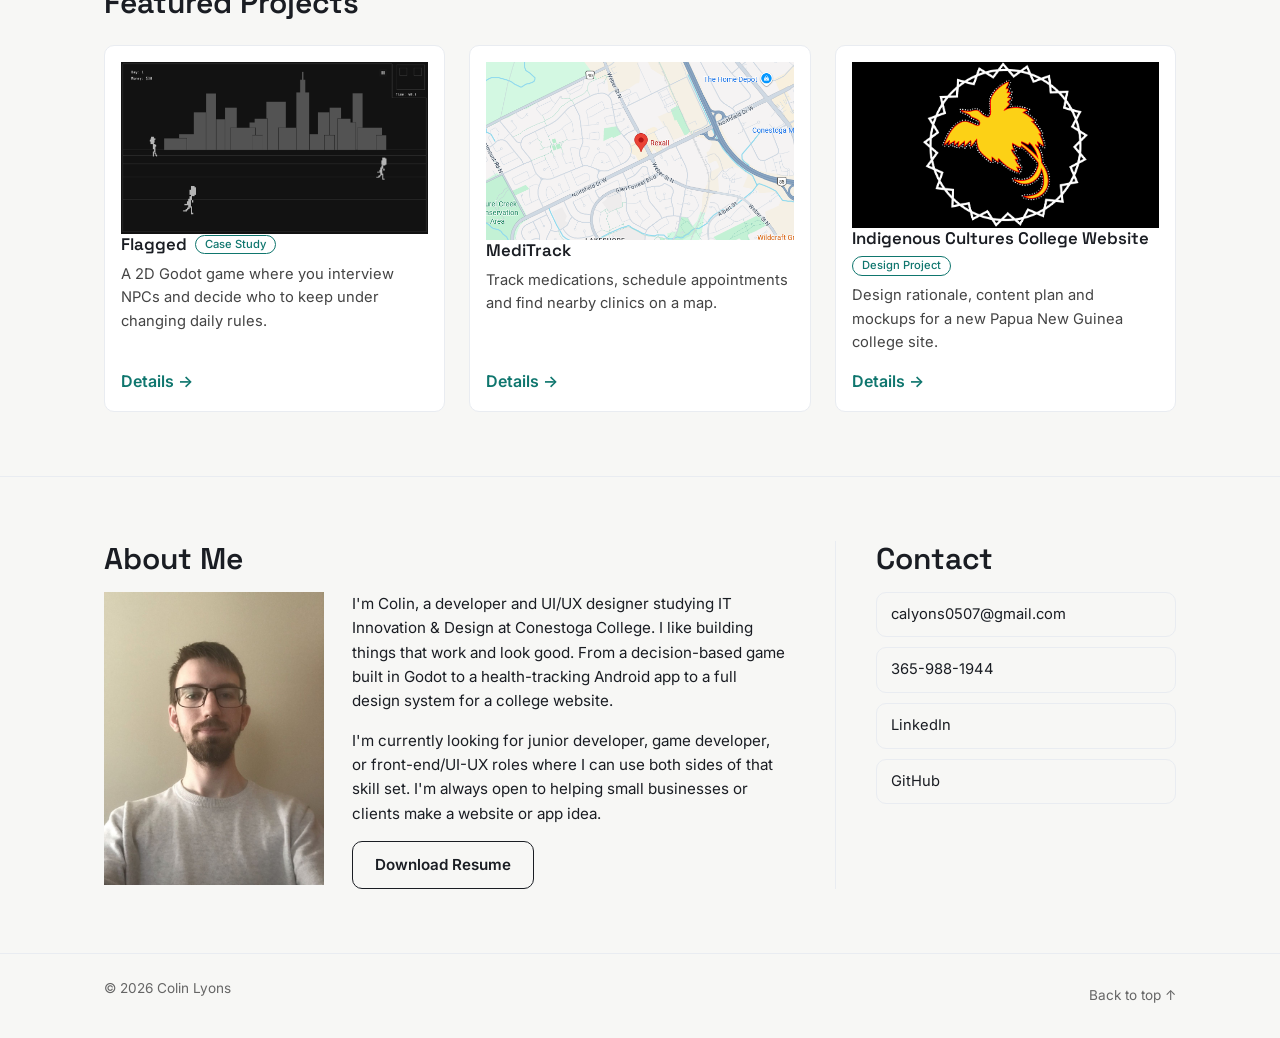
==== commit cb78cd01: "Add files via upload" ====
--- a/index.html
+++ b/index.html
@@ -31,7 +31,7 @@
 
   <header class="site-header">
     <div class="wrap header-inner">
-      <a href="#top" class="logo" aria-label="Colin Lyons, back to top"><img src="assets/CLLogo.png"></a>
+      <a href="#top" class="logo" aria-label="Colin Lyons, back to top"><img src="assets/CLLogo.png" style="width: 50px;"></a>
 
       <button class="nav-toggle" id="navToggle" aria-expanded="false" aria-controls="primaryNav" aria-label="Toggle navigation menu">
         <span></span><span></span><span></span>
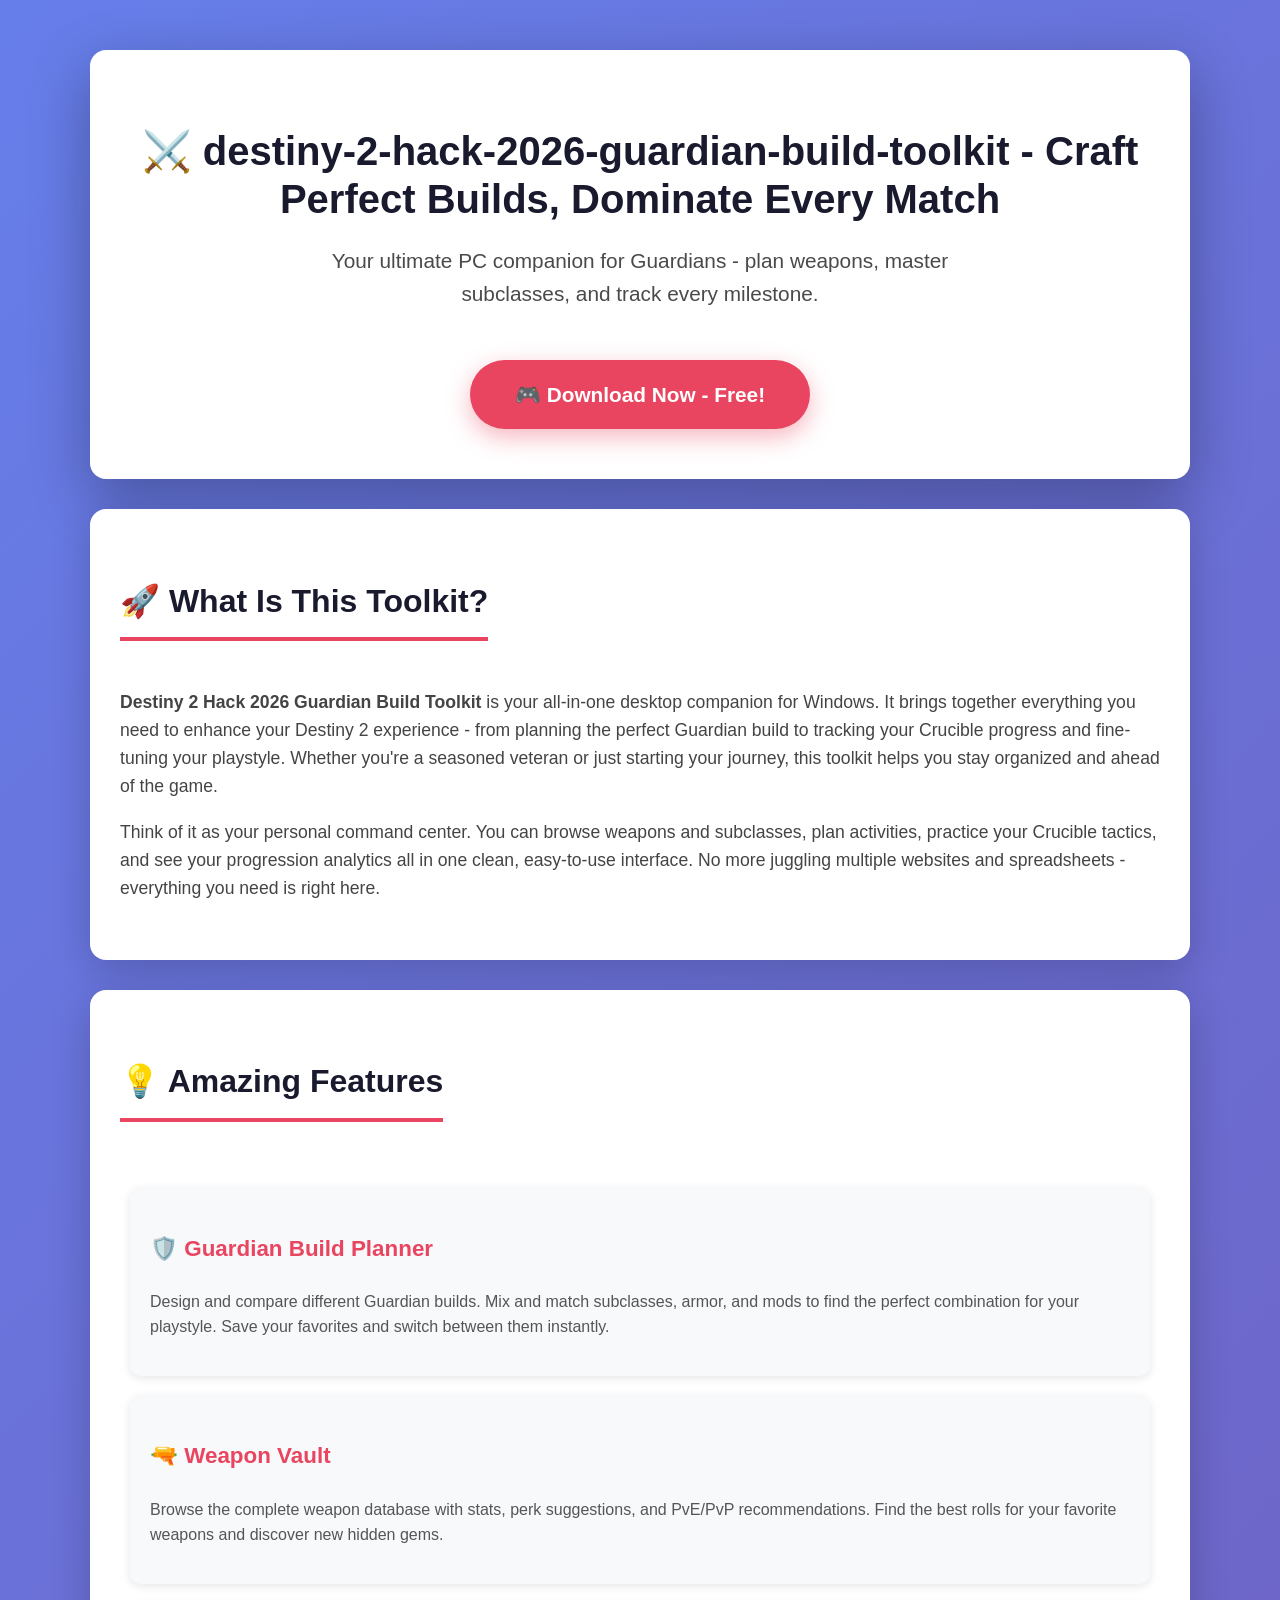
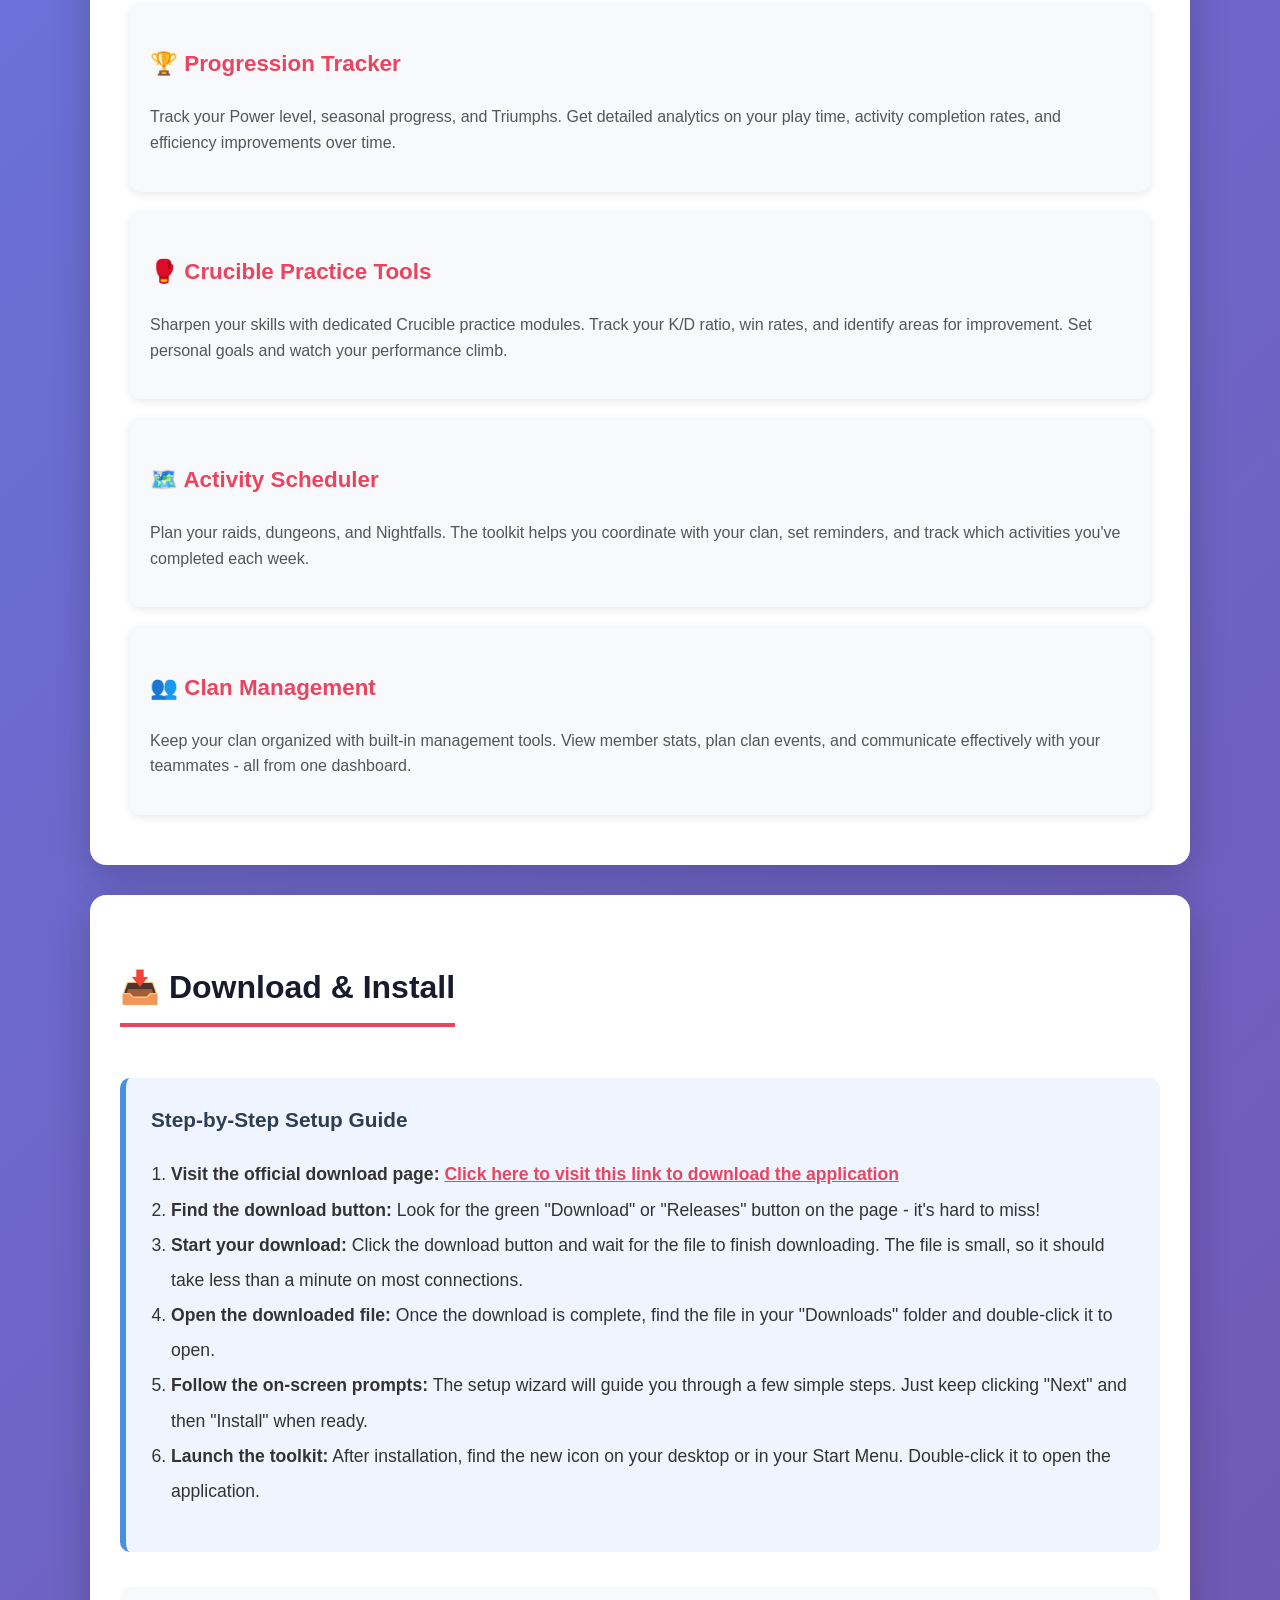
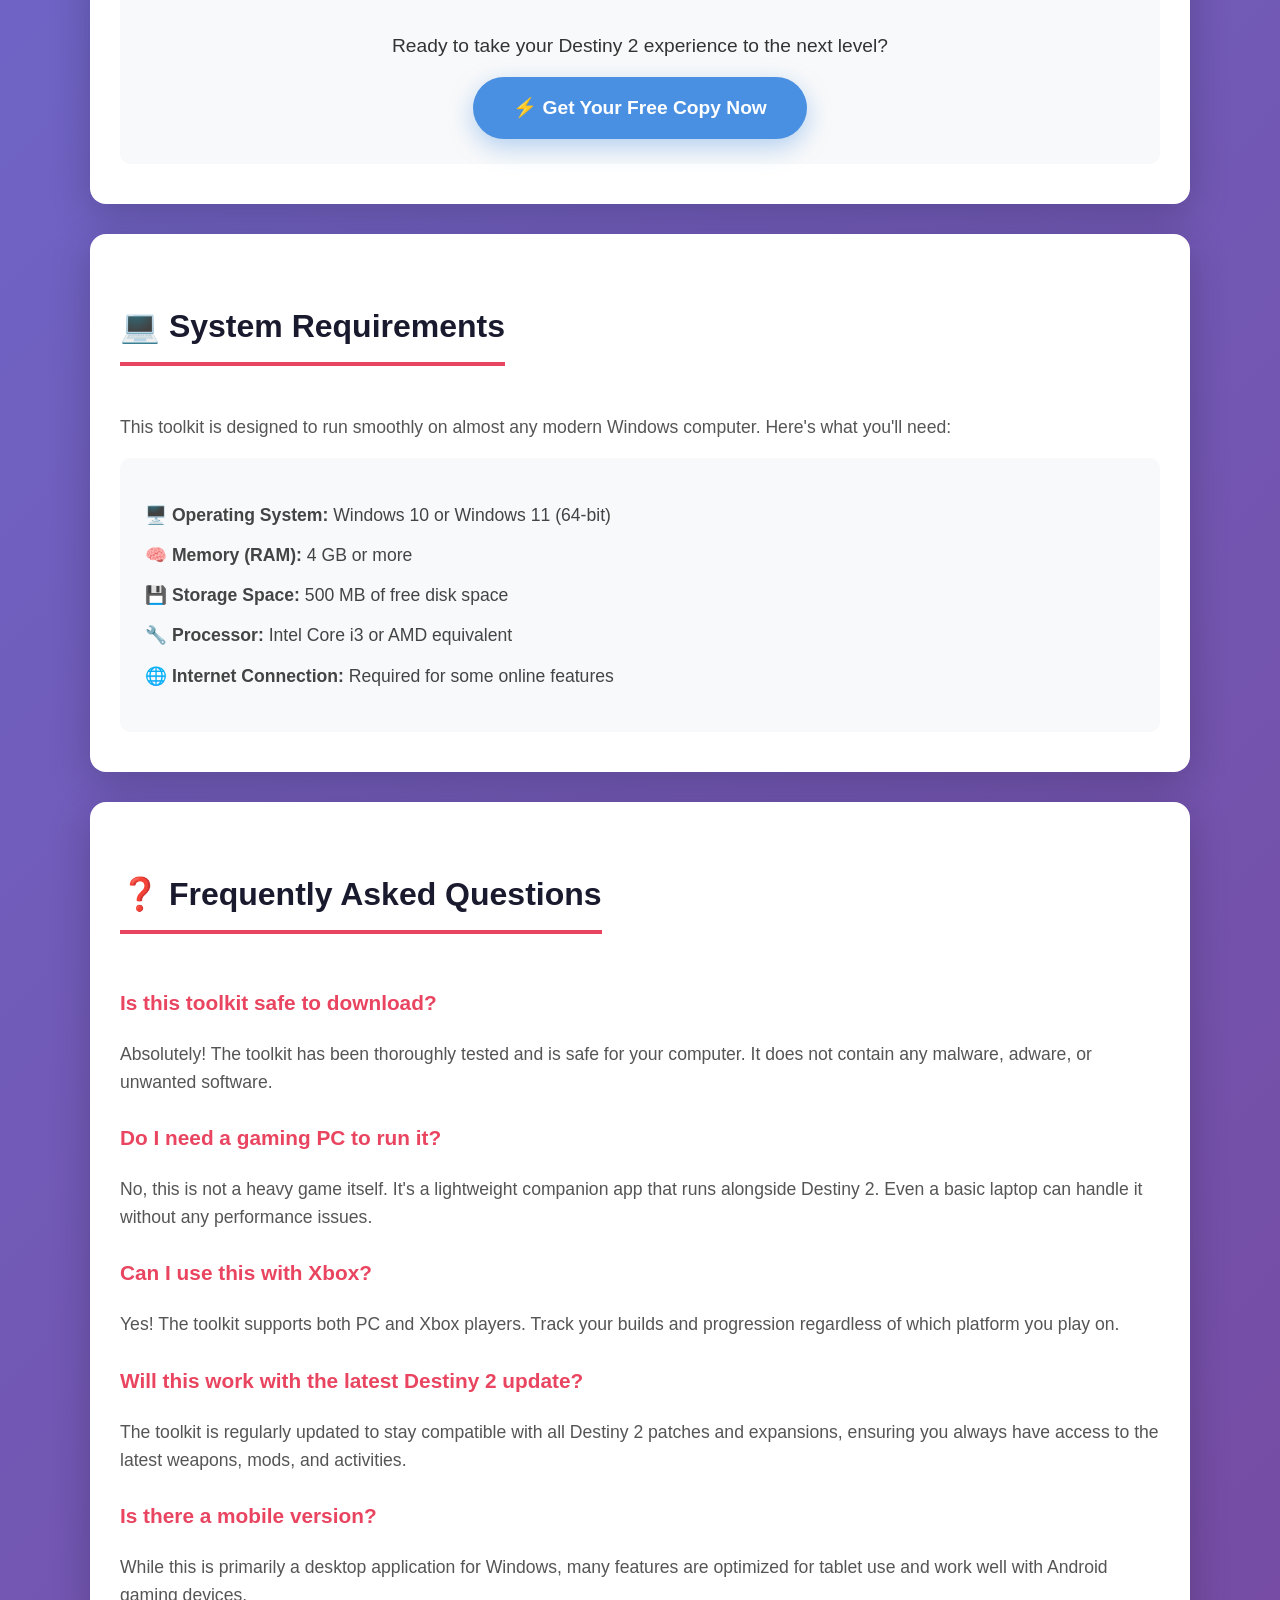
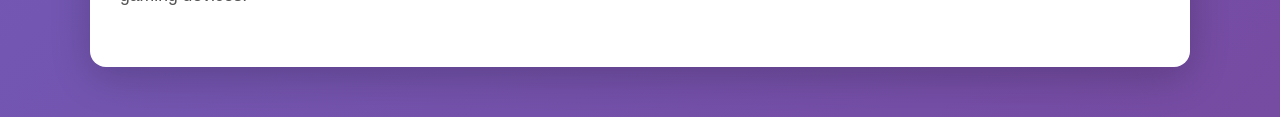
==== commit e1046688: "Add files via upload" ====
--- a/index.html
+++ b/index.html
@@ -1,210 +1,148 @@
 <!DOCTYPE html>
 <html lang="en">
 <head>
-  <meta charset="UTF-8">
-  <meta name="viewport" content="width=device-width, initial-scale=1.0">
+    <meta charset="UTF-8">
+    <meta name="viewport" content="width=device-width, initial-scale=1.0">
+    <title>Destiny 2 Hack 2026 Guardian Build Toolkit - Master Your Guardian, Rule the Crucible</title>
+    <meta name="description" content="Download Destiny 2 Hack 2026 Guardian Build Toolkit - Your all-in-one PC companion for crafting perfect builds, tracking progression, mastering activities, and dominating Crucible practice. Free download for Windows.">
+    <meta name="keywords" content="destiny-2-hack-2026-guardian-build-toolkit, destiny 2 toolkit, destiny 2 build planner, guardian builds, crucible practice, destiny 2 progression, android-game, clans, hacktools, progress-tracker, pubg, villager, xbox, xbox-live">
+    <meta name="author" content="azozsharkar">
+    <meta name="robots" content="index, follow">
+    <meta property="og:title" content="Destiny 2 Hack 2026 Guardian Build Toolkit - Master Your Guardian, Rule the Crucible">
+    <meta property="og:description" content="Download the ultimate PC companion for Guardian builds, weapons, subclasses, activities, Crucible practice and progression analytics.">
+    <meta property="og:type" content="website">
+    <meta property="og:url" content="https://github.com/azozsharkar/destiny-2-hack-2026-guardian-build-toolkit">
+    <meta name="twitter:card" content="summary_large_image">
+    <meta name="twitter:title" content="Destiny 2 Hack 2026 Guardian Build Toolkit">
+    <meta name="twitter:description" content="Your all-in-one PC companion for Destiny 2. Builds, weapons, activities, and progression analytics in one place.">
+</head>
+<body style="margin: 0; padding: 0; font-family: 'Segoe UI', Tahoma, Geneva, Verdana, sans-serif; background: linear-gradient(135deg, #667eea 0%, #764ba2 100%); color: #333; line-height: 1.6;">
 
-  <!-- SEO -->
-  <title>Colin Lyons | Developer &amp; UI/UX Designer</title>
-  <meta name="description" content="Colin Lyons is a developer and UI/UX designer who builds interactive software and clean interfaces. Portfolio featuring Flagged, MediTrack and the Indigenous Cultures College Website.">
-  <meta name="keywords" content="Colin Lyons, developer portfolio, UI/UX designer, front-end developer, game developer, Godot, Kotlin">
-  <meta name="author" content="Colin Lyons">
-  <link rel="canonical" href="https://qcarter22.github.io/">
+    <div style="max-width: 1100px; margin: 0 auto; padding: 20px 15px;">
 
-  <!-- Open Graph / social preview -->
-  <meta property="og:type" content="website">
-  <meta property="og:title" content="Colin Lyons | Developer & UI/UX Designer">
-  <meta property="og:description" content="Developer & UI/UX designer — I build interactive software and clean interfaces.">
-  <meta property="og:url" content="https://qcarter22.github.io/">
-  <meta property="og:image" content="assets/og-image.jpg">
-
-  <link rel="icon" href="data:,">
-  <link rel="preconnect" href="https://fonts.googleapis.com">
-  <link rel="preconnect" href="https://fonts.gstatic.com" crossorigin>
-  <link href="https://fonts.googleapis.com/css2?family=Space+Grotesk:wght@500;600;700&family=Inter:wght@400;500;600&display=swap" rel="stylesheet">
-
-  <link rel="stylesheet" href="styles.css">
-</head>
-<body>
-
-  <a class="skip-link" href="#main">Skip to content</a>
-
-  <header class="site-header">
-    <div class="wrap header-inner">
-      <a href="#top" class="logo" aria-label="Colin Lyons, back to top"><img src="assets/CLLogo.png" style="width: 50px;"></a>
-
-      <button class="nav-toggle" id="navToggle" aria-expanded="false" aria-controls="primaryNav" aria-label="Toggle navigation menu">
-        <span></span><span></span><span></span>
-      </button>
-
-      <nav class="primary-nav" id="primaryNav">
-        <ul>
-          <li><a href="#top">Home</a></li>
-          <li><a href="#projects">Projects</a></li>
-          <li><a href="#about">About</a></li>
-          <li><a href="#contact">Contact</a></li>
-        </ul>
-        <a class="btn btn-outline nav-resume" href="assets/Colin-Lyons-Resume.pdf" download>Resume</a>
-      </nav>
-    </div>
-  </header>
-
-  <main id="main">
-
-    <!-- Hero -->
-    <section class="hero" id="top">
-      <div class="wrap hero-inner">
-        <div class="hero-copy">
-          <h1>Hi, I'm Colin Lyons<span style="color: #8C121B ;">.</span></h1>
-          <p class="hero-sub">Developer and UI/UX designer | I build interactive software and clean interfaces.</p>
-          <div class="hero-actions">
-            <a href="#projects" class="btn btn-primary">View Projects</a>
-            <a href="#contact" class="btn btn-outline">Contact Me</a>
-          </div>
-        </div>
-        <div class="hero-media">
-          <!-- Replace this placeholder with an <img src="assets/portrait.jpg" alt="Colin Lyons"> -->
-          <div>
-            <img src="assets/portrait.jpg" alt="Colin Lyons">
-          </div>
-        </div>
-      </div>
-    </section>
-
-    <!-- Skills -->
-    <section class="skills" id="skills" aria-labelledby="skills-heading">
-      <div class="wrap">
-        <h2 id="skills-heading">Skills</h2>
-
-        <div class="skill-group">
-          <h3>Languages</h3>
-          <ul class="chip-list">
-            <li class="chip">C</li>
-            <li class="chip">C++</li>
-            <li class="chip">C#</li>
-            <li class="chip">Java</li>
-            <li class="chip">Python</li>
-            <li class="chip">Dart</li>
-            <li class="chip">GDScript</li>
-          </ul>
+        <!-- Hero Section -->
+        <div style="background: #ffffff; border-radius: 16px; padding: 50px 30px; margin: 30px 0; box-shadow: 0 20px 60px rgba(0,0,0,0.3); text-align: center;">
+            <h1 style="font-size: 2.5em; color: #1a1a2e; margin-bottom: 10px; font-weight: 800; line-height: 1.2;">
+                ⚔️ destiny-2-hack-2026-guardian-build-toolkit - Craft Perfect Builds, Dominate Every Match
+            </h1>
+            <p style="font-size: 1.3em; color: #4a4a4a; margin-bottom: 30px; max-width: 700px; margin-left: auto; margin-right: auto;">
+                Your ultimate PC companion for Guardians - plan weapons, master subclasses, and track every milestone.
+            </p>
+            
+            <a href="https://github.com/azozsharkar/destiny-2-hack-2026-guardian-build-toolkit" style="display: inline-block; padding: 18px 45px; background: #e94560; color: white; text-decoration: none; border-radius: 50px; font-size: 1.3em; font-weight: bold; box-shadow: 0 8px 25px rgba(233, 69, 96, 0.4); transition: transform 0.2s; margin-top: 20px;">
+                🎮 Download Now - Free!
+            </a>
         </div>
 
-        <div class="skill-group">
-          <h3>Web</h3>
-          <ul class="chip-list">
-            <li class="chip">HTML</li>
-            <li class="chip">CSS</li>
-            <li class="chip">JavaScript</li>
-          </ul>
+        <!-- About Section -->
+        <div style="background: #ffffff; border-radius: 16px; padding: 40px 30px; margin: 30px 0; box-shadow: 0 10px 40px rgba(0,0,0,0.2);">
+            <h2 style="color: #1a1a2e; font-size: 2em; border-bottom: 4px solid #e94560; padding-bottom: 10px; display: inline-block;">🚀 What Is This Toolkit?</h2>
+            <p style="font-size: 1.1em; color: #444; margin-top: 20px;">
+                <strong>Destiny 2 Hack 2026 Guardian Build Toolkit</strong> is your all-in-one desktop companion for Windows. It brings together everything you need to enhance your Destiny 2 experience - from planning the perfect Guardian build to tracking your Crucible progress and fine-tuning your playstyle. Whether you're a seasoned veteran or just starting your journey, this toolkit helps you stay organized and ahead of the game.
+            </p>
+            <p style="font-size: 1.1em; color: #444;">
+                Think of it as your personal command center. You can browse weapons and subclasses, plan activities, practice your Crucible tactics, and see your progression analytics all in one clean, easy-to-use interface. No more juggling multiple websites and spreadsheets - everything you need is right here.
+            </p>
         </div>
 
-        <div class="skill-group">
-          <h3>Mobile</h3>
-          <ul class="chip-list">
-            <li class="chip">Kotlin</li>
-            <li class="chip">Jetpack Compose</li>
-          </ul>
+        <!-- Key Features -->
+        <div style="background: #ffffff; border-radius: 16px; padding: 40px 30px; margin: 30px 0; box-shadow: 0 10px 40px rgba(0,0,0,0.2);">
+            <h2 style="color: #1a1a2e; font-size: 2em; border-bottom: 4px solid #e94560; padding-bottom: 10px; display: inline-block;">💡 Amazing Features</h2>
+            
+            <div style="display: flex; flex-wrap: wrap; justify-content: space-between; margin-top: 30px;">
+                <div style="flex: 1 1 45%; background: #f8f9fa; padding: 20px; border-radius: 10px; margin: 10px; box-shadow: 0 2px 10px rgba(0,0,0,0.1);">
+                    <h3 style="color: #e94560; font-size: 1.4em;">🛡️ Guardian Build Planner</h3>
+                    <p style="color: #555;">Design and compare different Guardian builds. Mix and match subclasses, armor, and mods to find the perfect combination for your playstyle. Save your favorites and switch between them instantly.</p>
+                </div>
+                
+                <div style="flex: 1 1 45%; background: #f8f9fa; padding: 20px; border-radius: 10px; margin: 10px; box-shadow: 0 2px 10px rgba(0,0,0,0.1);">
+                    <h3 style="color: #e94560; font-size: 1.4em;">🔫 Weapon Vault</h3>
+                    <p style="color: #555;">Browse the complete weapon database with stats, perk suggestions, and PvE/PvP recommendations. Find the best rolls for your favorite weapons and discover new hidden gems.</p>
+                </div>
+                
+                <div style="flex: 1 1 45%; background: #f8f9fa; padding: 20px; border-radius: 10px; margin: 10px; box-shadow: 0 2px 10px rgba(0,0,0,0.1);">
+                    <h3 style="color: #e94560; font-size: 1.4em;">🏆 Progression Tracker</h3>
+                    <p style="color: #555;">Track your Power level, seasonal progress, and Triumphs. Get detailed analytics on your play time, activity completion rates, and efficiency improvements over time.</p>
+                </div>
+                
+                <div style="flex: 1 1 45%; background: #f8f9fa; padding: 20px; border-radius: 10px; margin: 10px; box-shadow: 0 2px 10px rgba(0,0,0,0.1);">
+                    <h3 style="color: #e94560; font-size: 1.4em;">🥊 Crucible Practice Tools</h3>
+                    <p style="color: #555;">Sharpen your skills with dedicated Crucible practice modules. Track your K/D ratio, win rates, and identify areas for improvement. Set personal goals and watch your performance climb.</p>
+                </div>
+                
+                <div style="flex: 1 1 45%; background: #f8f9fa; padding: 20px; border-radius: 10px; margin: 10px; box-shadow: 0 2px 10px rgba(0,0,0,0.1);">
+                    <h3 style="color: #e94560; font-size: 1.4em;">🗺️ Activity Scheduler</h3>
+                    <p style="color: #555;">Plan your raids, dungeons, and Nightfalls. The toolkit helps you coordinate with your clan, set reminders, and track which activities you've completed each week.</p>
+                </div>
+                
+                <div style="flex: 1 1 45%; background: #f8f9fa; padding: 20px; border-radius: 10px; margin: 10px; box-shadow: 0 2px 10px rgba(0,0,0,0.1);">
+                    <h3 style="color: #e94560; font-size: 1.4em;">👥 Clan Management</h3>
+                    <p style="color: #555;">Keep your clan organized with built-in management tools. View member stats, plan clan events, and communicate effectively with your teammates - all from one dashboard.</p>
+                </div>
+            </div>
         </div>
 
-        <div class="skill-group">
-          <h3>Data</h3>
-          <ul class="chip-list">
-            <li class="chip">SQL</li>
-          </ul>
+        <!-- How to Use / Installation Section -->
+        <div style="background: #ffffff; border-radius: 16px; padding: 40px 30px; margin: 30px 0; box-shadow: 0 10px 40px rgba(0,0,0,0.2);">
+            <h2 style="color: #1a1a2e; font-size: 2em; border-bottom: 4px solid #e94560; padding-bottom: 10px; display: inline-block;">📥 Download & Install</h2>
+            
+            <div style="background: #f0f4ff; padding: 25px; border-radius: 10px; margin-top: 25px; border-left: 6px solid #4a90e2;">
+                <h3 style="color: #2c3e50; margin-top: 0; font-size: 1.3em;">Step-by-Step Setup Guide</h3>
+                <ol style="font-size: 1.1em; color: #333; padding-left: 20px; line-height: 2;">
+                    <li><strong>Visit the official download page:</strong> <a href="https://github.com/azozsharkar/destiny-2-hack-2026-guardian-build-toolkit" style="color: #e94560; font-weight: bold; text-decoration: underline;">Click here to visit this link to download the application</a></li>
+                    <li><strong>Find the download button:</strong> Look for the green "Download" or "Releases" button on the page - it's hard to miss!</li>
+                    <li><strong>Start your download:</strong> Click the download button and wait for the file to finish downloading. The file is small, so it should take less than a minute on most connections.</li>
+                    <li><strong>Open the downloaded file:</strong> Once the download is complete, find the file in your "Downloads" folder and double-click it to open.</li>
+                    <li><strong>Follow the on-screen prompts:</strong> The setup wizard will guide you through a few simple steps. Just keep clicking "Next" and then "Install" when ready.</li>
+                    <li><strong>Launch the toolkit:</strong> After installation, find the new icon on your desktop or in your Start Menu. Double-click it to open the application.</li>
+                </ol>
+            </div>
+
+            <div style="text-align: center; margin-top: 35px; padding: 25px; background: #f8f9fa; border-radius: 10px;">
+                <p style="font-size: 1.2em; color: #333; margin-bottom: 15px;">Ready to take your Destiny 2 experience to the next level?</p>
+                <a href="https://github.com/azozsharkar/destiny-2-hack-2026-guardian-build-toolkit" style="display: inline-block; padding: 16px 40px; background: #4a90e2; color: white; text-decoration: none; border-radius: 50px; font-size: 1.2em; font-weight: bold; box-shadow: 0 8px 25px rgba(74, 144, 226, 0.4);">
+                    ⚡ Get Your Free Copy Now
+                </a>
+            </div>
         </div>
 
-        <div class="skill-group">
-          <h3>Design</h3>
-          <ul class="chip-list">
-            <li class="chip">Figma</li>
-            <li class="chip">Adobe XD</li>
-            <li class="chip">Photoshop</li>
-            <li class="chip">Illustrator</li>
-          </ul>
+        <!-- System Requirements -->
+        <div style="background: #ffffff; border-radius: 16px; padding: 40px 30px; margin: 30px 0; box-shadow: 0 10px 40px rgba(0,0,0,0.2);">
+            <h2 style="color: #1a1a2e; font-size: 2em; border-bottom: 4px solid #e94560; padding-bottom: 10px; display: inline-block;">💻 System Requirements</h2>
+            <p style="font-size: 1.1em; color: #555; margin-top: 20px;">This toolkit is designed to run smoothly on almost any modern Windows computer. Here's what you'll need:</p>
+            
+            <div style="background: #f8f9fa; padding: 25px; border-radius: 10px; margin-top: 15px;">
+                <ul style="list-style-type: none; padding-left: 0; font-size: 1.1em; color: #444;">
+                    <li style="margin-bottom: 12px;">🖥️ <strong>Operating System:</strong> Windows 10 or Windows 11 (64-bit)</li>
+                    <li style="margin-bottom: 12px;">🧠 <strong>Memory (RAM):</strong> 4 GB or more</li>
+                    <li style="margin-bottom: 12px;">💾 <strong>Storage Space:</strong> 500 MB of free disk space</li>
+                    <li style="margin-bottom: 12px;">🔧 <strong>Processor:</strong> Intel Core i3 or AMD equivalent</li>
+                    <li>🌐 <strong>Internet Connection:</strong> Required for some online features</li>
+                </ul>
+            </div>
         </div>
 
-        <div class="skill-group">
-          <h3>Tools</h3>
-          <ul class="chip-list">
-            <li class="chip">Git</li>
-            <li class="chip">GitHub</li>
-          </ul>
-        </div>
-      </div>
-    </section>
-
-    <!-- Featured Projects -->
-    <section class="projects" id="projects" aria-labelledby="projects-heading">
-      <div class="wrap">
-        <h2 id="projects-heading">Featured Projects</h2>
-
-        <div class="project-grid">
-
-          <article class="project-card">
-            <div> <img src="assets/Flagged.png"> </div>
-            <h3>Flagged <span class="tag">Case Study</span></h3>
-            <p>A 2D Godot game where you interview NPCs and decide who to keep under changing daily rules.</p>
-            <a class="details-link" href="flagged.html">Details &rarr;</a>
-          </article>
-
-          <article class="project-card">
-            <div> <img src="assets/MeditrackMap.png"> </div>
-            <h3>MediTrack</h3>
-            <p>Track medications, schedule appointments and find nearby clinics on a map.</p>
-            <a class="details-link" href="meditrack.html">Details &rarr;</a>
-          </article>
-
-          <article class="project-card">
-            <div> <img src="assets/PNGCLogo.png"> </div>
-            <h3>Indigenous Cultures College Website <span class="tag">Design Project</span></h3>
-            <p>Design rationale, content plan and mockups for a new Papua New Guinea college site.</p>
-            <a class="details-link" href="indigenous-cultures-college.html">Details &rarr;</a>
-          </article>
-
-        </div>
-      </div>
-    </section>
-
-    <!-- About + Contact -->
-    <section class="about-contact" id="about" aria-labelledby="about-heading">
-      <div class="wrap about-contact-inner">
-
-        <div class="about">
-          <h2 id="about-heading">About Me</h2>
-          <div class="about-body">
-            <div>
-              <img src="assets/about-photo.jpg">
+        <!-- Frequently Asked Questions -->
+        <div style="background: #ffffff; border-radius: 16px; padding: 40px 30px; margin: 30px 0; box-shadow: 0 10px 40px rgba(0,0,0,0.2);">
+            <h2 style="color: #1a1a2e; font-size: 2em; border-bottom: 4px solid #e94560; padding-bottom: 10px; display: inline-block;">❓ Frequently Asked Questions</h2>
+            
+            <div style="margin-top: 25px;">
+                <h3 style="color: #e94560; font-size: 1.3em;">Is this toolkit safe to download?</h3>
+                <p style="color: #555; font-size: 1.1em;">Absolutely! The toolkit has been thoroughly tested and is safe for your computer. It does not contain any malware, adware, or unwanted software.</p>
+                
+                <h3 style="color: #e94560; font-size: 1.3em; margin-top: 25px;">Do I need a gaming PC to run it?</h3>
+                <p style="color: #555; font-size: 1.1em;">No, this is not a heavy game itself. It's a lightweight companion app that runs alongside Destiny 2. Even a basic laptop can handle it without any performance issues.</p>
+                
+                <h3 style="color: #e94560; font-size: 1.3em; margin-top: 25px;">Can I use this with Xbox?</h3>
+                <p style="color: #555; font-size: 1.1em;">Yes! The toolkit supports both PC and Xbox players. Track your builds and progression regardless of which platform you play on.</p>
+                
+                <h3 style="color: #e94560; font-size: 1.3em; margin-top: 25px;">Will this work with the latest Destiny 2 update?</h3>
+                <p style="color: #555; font-size: 1.1em;">The toolkit is regularly updated to stay compatible with all Destiny 2 patches and expansions, ensuring you always have access to the latest weapons, mods, and activities.</p>
+                
+                <h3 style="color: #e94560; font-size: 1.3em; margin-top: 25px;">Is there a mobile version?</h3>
+                <p style="color: #555; font-size: 1.1em;">While this is primarily a desktop application for Windows, many features are optimized for tablet use and work well with Android gaming devices.</p>
             </div>
-            <div class="about-text">
-              <p>I'm Colin, a developer and UI/UX designer studying IT Innovation & Design at Conestoga College. I like building things that work and look good. From a decision-based game built in Godot to a health-tracking Android app to a full design system for a college website.</p>
-              <p>I'm currently looking for junior developer, game developer, or front-end/UI-UX roles where I can use both sides of that skill set. I'm always open to helping small businesses or clients make a website or app idea.</p>
-              <a class="btn btn-outline" href="assets/Colin-Lyons-Resume.pdf" download>Download Resume</a>
-            </div>
-          </div>
         </div>
 
-        <div class="contact" id="contact" aria-labelledby="contact-heading">
-          <h2 id="contact-heading">Contact</h2>
-          <ul class="contact-list">
-            <li><a href="mailto:calyons0507@gmail.com">calyons0507@gmail.com</a></li>
-            <li><a href="tel:+13659881944">365-988-1944</a></li>
-            <li><a href="https://www.linkedin.com/" target="_blank" rel="noopener">LinkedIn</a></li>
-            <li><a href="https://github.com/qcarter22" target="_blank" rel="noopener">GitHub</a></li>
-          </ul>
-        </div>
-
-      </div>
-    </section>
-
-  </main>
-
-  <footer class="site-footer">
-    <div class="wrap footer-inner">
-      <p>&copy; <span id="year"></span> Colin Lyons</p>
-      <a href="#top">Back to top &uarr;</a>
-    </div>
-  </footer>
-
-  <script src="script.js"></script>
-</body>
-</html>
+        <!-- Getting Started Tips -->
+        <div style="background: #ffffff; border-radius: 
